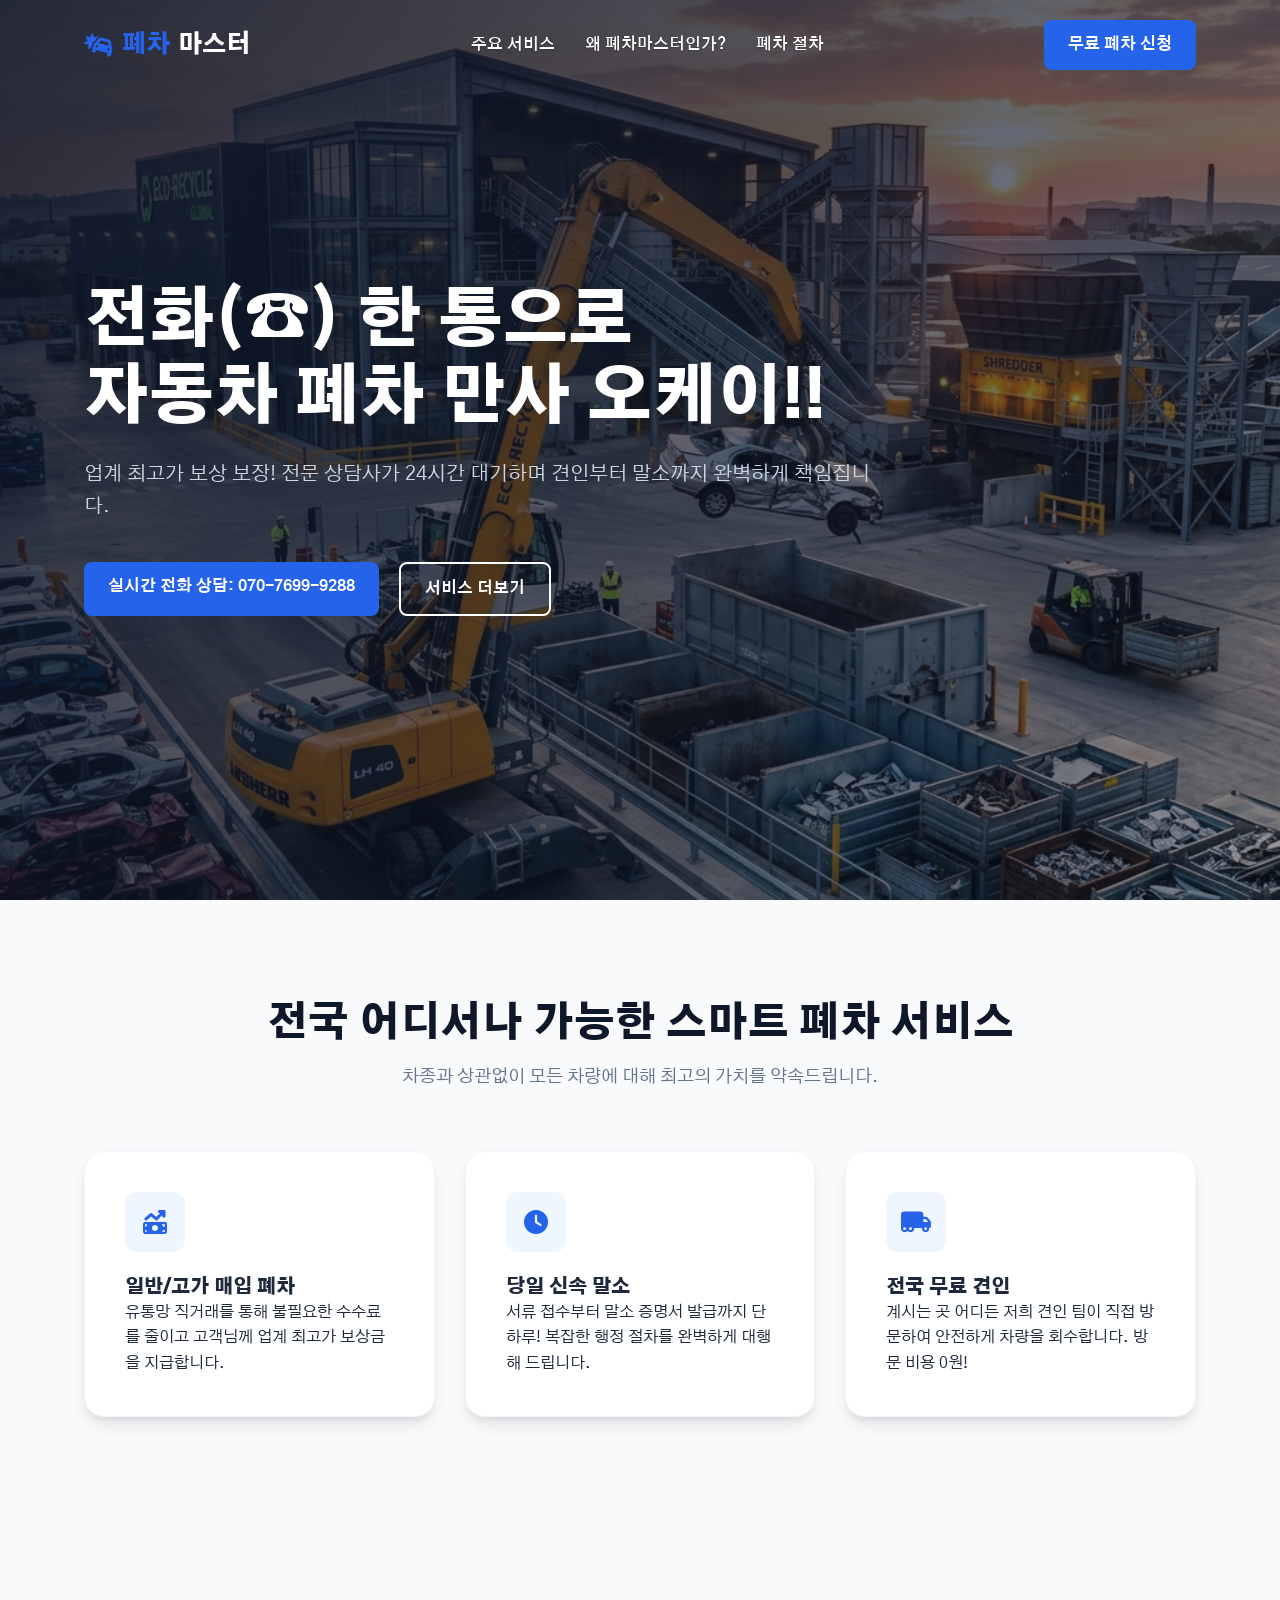
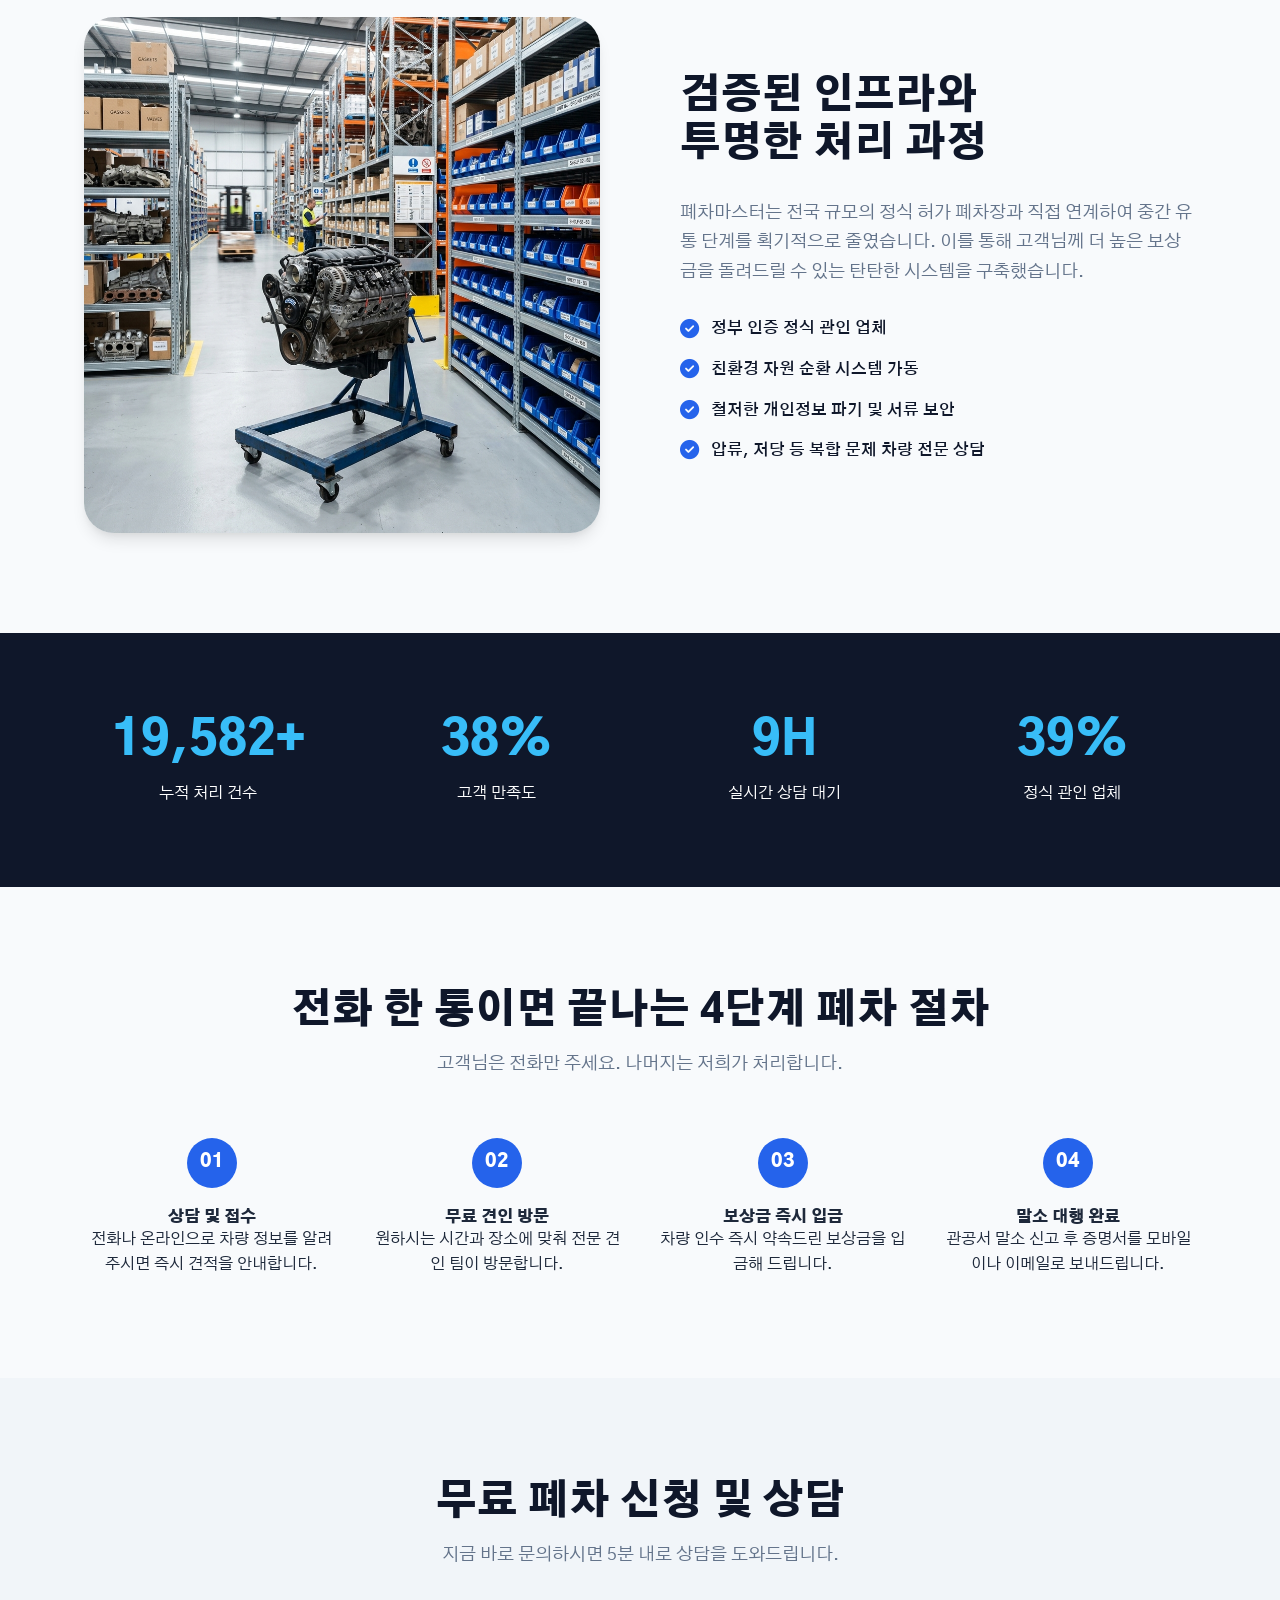
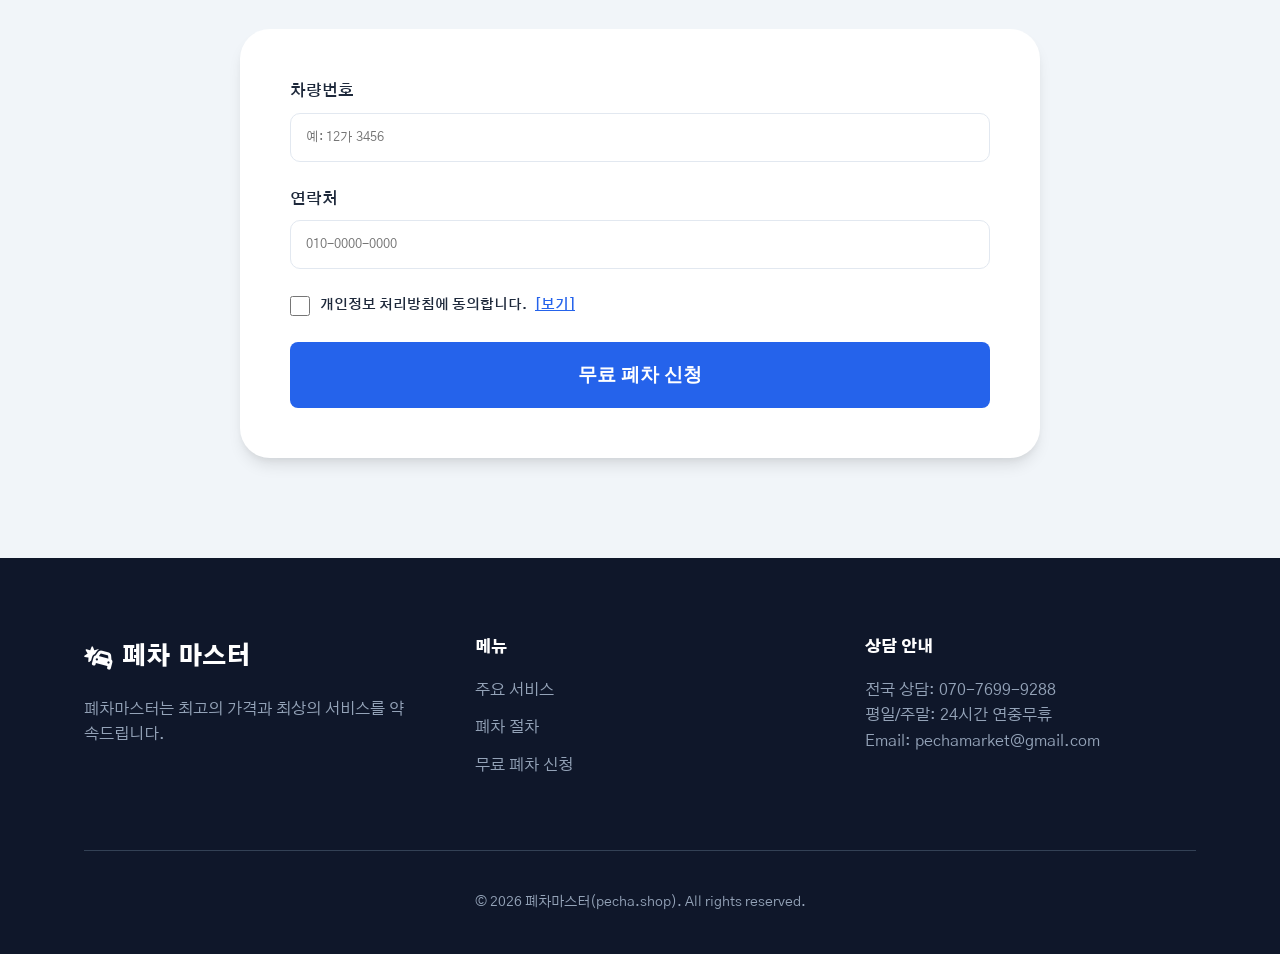
==== index.html @ f62c0053 "Initial commit - PechaMaster (pecha.shop) Final" ====
<!DOCTYPE html>
<html lang="ko">
<head>
    <meta charset="UTF-8">
    <meta name="viewport" content="width=device-width, initial-scale=1.0">
    <title>폐차마스터 | pecha.shop - 전국 1등 폐차 및 수출 전문</title>
    <meta name="description" content="폐차마스터(pecha.shop)는 정식 허가 업체로서 최고의 폐차 보상금과 신속한 당일 말소 처리를 보장합니다. 압류폐차, 조기폐차, 수출 전문 상담 가능.">
    <meta name="keywords" content="폐차, 폐차장, 폐차보상금, 조기폐차, 압류폐차, 중고차수출, pecha.shop, 폐차마스터">
    <link rel="stylesheet" href="style.css">
    <link rel="stylesheet" href="https://cdnjs.cloudflare.com/ajax/libs/font-awesome/6.4.0/css/all.min.css">
</head>
<body>

    <!-- Header -->
    <header id="header">
        <div class="container">
            <nav>
                <a href="#" class="logo">
                    <i class="fas fa-car-burst"></i>
                    폐차<span>마스터</span>
                </a>
                <ul class="nav-links">
                    <li><a href="#services">주요 서비스</a></li>
                    <li><a href="#about">왜 폐차마스터인가?</a></li>
                    <li><a href="#process">폐차 절차</a></li>
                </ul>
                <a href="#contact" class="cta-button">무료 폐차 신청</a>
            </nav>
        </div>
    </header>

    <!-- Hero Section -->
    <section class="hero">
        <img src="assets/hero_bg.png" alt="전문 폐차장 전경" class="hero-bg">
        <div class="hero-overlay"></div>
        <div class="container">
            <div class="hero-content">
                <h1>전화(☎️) 한 통으로<br>자동차 폐차 만사 오케이!!</h1>
                <p>업계 최고가 보상 보장! 전문 상담사가 24시간 대기하며 견인부터 말소까지 완벽하게 책임집니다.</p>
                <div class="hero-btns">
                    <a href="tel:070-7699-9288" class="cta-button">실시간 전화 상담: 070-7699-9288</a>
                    <a href="#services" class="cta-button" style="background: transparent; border: 2px solid white;">서비스 더보기</a>
                </div>
            </div>
        </div>
    </section>

    <!-- Services Section -->
    <section id="services">
        <div class="container">
            <div class="section-header">
                <h2>전국 어디서나 가능한 스마트 폐차 서비스</h2>
                <p>차종과 상관없이 모든 차량에 대해 최고의 가치를 약속드립니다.</p>
            </div>
            <div class="services-grid">
                <div class="service-card">
                    <div class="service-icon"><i class="fas fa-money-bill-trend-up"></i></div>
                    <h3>일반/고가 매입 폐차</h3>
                    <p>유통망 직거래를 통해 불필요한 수수료를 줄이고 고객님께 업계 최고가 보상금을 지급합니다.</p>
                </div>
                <div class="service-card">
                    <div class="service-icon"><i class="fas fa-clock"></i></div>
                    <h3>당일 신속 말소</h3>
                    <p>서류 접수부터 말소 증명서 발급까지 단 하루! 복잡한 행정 절차를 완벽하게 대행해 드립니다.</p>
                </div>
                <div class="service-card">
                    <div class="service-icon"><i class="fas fa-truck-moving"></i></div>
                    <h3>전국 무료 견인</h3>
                    <p>계시는 곳 어디든 저희 견인 팀이 직접 방문하여 안전하게 차량을 회수합니다. 방문 비용 0원!</p>
                </div>
            </div>
        </div>
    </section>

    <!-- About Detail Section -->
    <section class="about-detail">
        <div class="container">
            <div class="about-grid">
                <div class="about-image">
                    <img src="assets/service.png" alt="정비된 부품 창고">
                </div>
                <div class="about-text">
                    <div class="section-header" style="text-align: left; margin-bottom: 30px;">
                        <h2>검증된 인프라와<br>투명한 처리 과정</h2>
                    </div>
                    <p>폐차마스터는 전국 규모의 정식 허가 폐차장과 직접 연계하여 중간 유통 단계를 획기적으로 줄였습니다. 이를 통해 고객님께 더 높은 보상금을 돌려드릴 수 있는 탄탄한 시스템을 구축했습니다.</p>
                    <ul class="check-list">
                        <li><i class="fas fa-check-circle"></i> 정부 인증 정식 관인 업체</li>
                        <li><i class="fas fa-check-circle"></i> 친환경 자원 순환 시스템 가동</li>
                        <li><i class="fas fa-check-circle"></i> 철저한 개인정보 파기 및 서류 보안</li>
                        <li><i class="fas fa-check-circle"></i> 압류, 저당 등 복합 문제 차량 전문 상담</li>
                    </ul>
                </div>
            </div>
        </div>
    </section>

    <!-- Stats Section -->
    <section class="stats" id="about">
        <div class="container">
            <div class="stats-grid">
                <div class="stat-item">
                    <h3 class="counter" data-target="50000">50,000+</h3>
                    <p>누적 처리 건수</p>
                </div>
                <div class="stat-item">
                    <h3 class="counter" data-target="99">99%</h3>
                    <p>고객 만족도</p>
                </div>
                <div class="stat-item">
                    <h3 class="counter" data-target="24">24H</h3>
                    <p>실시간 상담 대기</p>
                </div>
                <div class="stat-item">
                    <h3 class="counter" data-target="100">100%</h3>
                    <p>정식 관인 업체</p>
                </div>
            </div>
        </div>
    </section>

    <!-- Process Section -->
    <section id="process">
        <div class="container">
            <div class="section-header">
                <h2>전화 한 통이면 끝나는 4단계 폐차 절차</h2>
                <p>고객님은 전화만 주세요. 나머지는 저희가 처리합니다.</p>
            </div>
            <div class="process-steps">
                <div class="step">
                    <div class="step-num">01</div>
                    <h4>상담 및 접수</h4>
                    <p>전화나 온라인으로 차량 정보를 알려주시면 즉시 견적을 안내합니다.</p>
                </div>
                <div class="step">
                    <div class="step-num">02</div>
                    <h4>무료 견인 방문</h4>
                    <p>원하시는 시간과 장소에 맞춰 전문 견인 팀이 방문합니다.</p>
                </div>
                <div class="step">
                    <div class="step-num">03</div>
                    <h4>보상금 즉시 입금</h4>
                    <p>차량 인수 즉시 약속드린 보상금을 입금해 드립니다.</p>
                </div>
                <div class="step">
                    <div class="step-num">04</div>
                    <h4>말소 대행 완료</h4>
                    <p>관공서 말소 신고 후 증명서를 모바일이나 이메일로 보내드립니다.</p>
                </div>
            </div>
        </div>
    </section>

    <!-- Contact Form Section -->
    <section id="contact" class="contact-section">
        <div class="container">
            <div class="section-header">
                <h2>무료 폐차 신청 및 상담</h2>
                <p>지금 바로 문의하시면 5분 내로 상담을 도와드립니다.</p>
            </div>
            <div class="form-container">
                <form id="quoteForm">
                    <div class="form-group">
                        <label for="car-number">차량번호</label>
                        <input type="text" id="car-number" name="car_number" placeholder="예: 12가 3456" required>
                    </div>
                    <div class="form-group">
                        <label for="phone">연락처</label>
                        <input type="tel" id="phone" name="phone" placeholder="010-0000-0000" required>
                    </div>
                    <div class="form-group" style="display: flex; align-items: center; gap: 10px;">
                        <input type="checkbox" id="privacy" required style="width: 20px; height: 20px;">
                        <label for="privacy" style="margin: 0; font-size: 0.9rem;">
                            개인정보 처리방침에 동의합니다. 
                            <a href="javascript:void(0)" id="openPrivacy" style="color: var(--primary); text-decoration: underline; margin-left: 5px;">[보기]</a>
                        </label>
                    </div>
                    <button type="submit" class="cta-button" style="width: 100%; font-size: 1.2rem; padding: 20px;">무료 폐차 신청</button>
                </form>
            </div>
        </div>
    </section>

    <!-- Footer -->
    <footer>
        <div class="container">
            <div class="footer-grid">
                <div class="footer-about">
                    <a href="#" class="logo" style="margin-bottom: 20px; color: white;">
                         <i class="fas fa-car-burst"></i> 폐차<span>마스터</span>
                    </a>
                    <p>폐차마스터는 최고의 가격과 최상의 서비스를 약속드립니다.</p>
                </div>
                <div class="footer-links">
                    <h4>메뉴</h4>
                    <ul>
                        <li><a href="#services">주요 서비스</a></li>
                        <li><a href="#process">폐차 절차</a></li>
                        <li><a href="#contact">무료 폐차 신청</a></li>
                    </ul>
                </div>
                <div class="footer-links">
                    <h4>상담 안내</h4>
                    <p>전국 상담: <a href="tel:070-7699-9288" style="color: inherit;">070-7699-9288</a></p>
                    <p>평일/주말: 24시간 연중무휴</p>
                    <p>Email: <a href="mailto:pechamarket@gmail.com" style="color: inherit;">pechamarket@gmail.com</a></p>
                </div>
            </div>
            <div class="footer-bottom">
                <p>&copy; 2026 폐차마스터(pecha.shop). All rights reserved.</p>
            </div>
        </div>
    </footer>

    <!-- Privacy Modal -->
    <div id="privacyModal" class="modal">
        <div class="modal-content">
            <div class="modal-header">
                <h3>개인정보 처리방침</h3>
                <span class="close-modal">&times;</span>
            </div>
            <div class="modal-body">
                <p>폐차마스터(이하 '회사')는 고객님의 개인정보를 중요시하며, '개인정보 보호법' 등 관련 법령을 준수하고 있습니다.</p>
                
                <h4>1. 개인정보의 수집 항목</h4>
                <p>- 수집항목: 차량번호, 연락처</p>
                
                <h4>2. 개인정보의 수집 및 이용 목적</h4>
                <p>- 자동차 폐차 견적 상담 및 서비스 제공</p>
                
                <h4>3. 개인정보의 보유 및 이용 기간</h4>
                <p>- 수집된 개인정보는 상담 완료 및 서비스 제공 목적 달성 시까지 보유하며, 목적 달성 후에는 지체 없이 파기합니다. 단, 관계 법령의 규정에 의하여 보존할 필요가 있는 경우 해당 법령에서 정한 기간 동안 보관합니다.</p>
                
                <h4>4. 동의를 거부할 권리 및 거부 시 불이익</h4>
                <p>- 고객님은 개인정보 수집 및 이용에 대한 동의를 거부할 권리가 있습니다. 단, 동의 거부 시 폐차 견적 상담 서비스 이용이 제한될 수 있습니다.</p>
            </div>
        </div>
    </div>

    <script src="main.js"></script>
</body>
</html>
---- style.css ----
/* Design System & Base Styles */
@import url('https://fonts.googleapis.com/css2?family=Inter:wght@400;600;700;800&family=Gothic+A1:wght@400;700;900&display=swap');

:root {
    --primary: #2563eb;
    --primary-dark: #1e40af;
    --secondary: #0f172a;
    --accent: #38bdf8;
    --bg-light: #f8fafc;
    --text-main: #1e293b;
    --text-muted: #64748b;
    --white: #ffffff;
    --glass: rgba(255, 255, 255, 0.8);
    --shadow: 0 10px 15px -3px rgba(0, 0, 0, 0.1), 0 4px 6px -2px rgba(0, 0, 0, 0.05);
    --transition: all 0.3s cubic-bezier(0.4, 0, 0.2, 1);
}

* {
    margin: 0;
    padding: 0;
    box-sizing: border-box;
}

body {
    font-family: 'Gothic A1', 'Inter', sans-serif;
    color: var(--text-main);
    background-color: var(--bg-light);
    line-height: 1.6;
    overflow-x: hidden;
}

/* Typography */
h1, h2, h3, h4 {
    line-height: 1.2;
    font-weight: 900;
}

a {
    text-decoration: none;
    color: inherit;
    transition: var(--transition);
}

ul {
    list-style: none;
}

img {
    max-width: 100%;
    display: block;
}

.container {
    width: 90%;
    max-width: 1200px;
    margin: 0 auto;
    padding: 0 20px;
}

/* Header & Nav */
header {
    position: fixed;
    top: 0;
    left: 0;
    width: 100%;
    z-index: 1000;
    padding: 20px 0;
    transition: var(--transition);
}

header.scrolled {
    background: var(--glass);
    backdrop-filter: blur(10px);
    padding: 15px 0;
    box-shadow: var(--shadow);
}

nav {
    display: flex;
    justify-content: space-between;
    align-items: center;
}

.logo {
    font-size: 1.5rem;
    font-weight: 900;
    color: var(--primary);
    display: flex;
    align-items: center;
    gap: 8px;
}

.logo span {
    color: var(--white);
    transition: var(--transition);
}

header.scrolled .logo span {
    color: var(--secondary);
}

.nav-links {
    display: flex;
    gap: 30px;
}

.nav-links a {
    font-weight: 600;
    color: var(--white);
    text-shadow: 0 1px 2px rgba(0, 0, 0, 0.2);
}

header.scrolled .nav-links a {
    color: var(--secondary);
    text-shadow: none;
}

.nav-links a:hover {
    color: var(--accent);
}

header.scrolled .nav-links a:hover {
    color: var(--primary);
}

.cta-button {
    background: var(--primary);
    color: var(--white);
    padding: 12px 24px;
    border-radius: 8px;
    font-weight: 700;
    transition: var(--transition);
    border: none;
    cursor: pointer;
}

.cta-button:hover {
    background: var(--primary-dark);
    transform: translateY(-2px);
    box-shadow: 0 4px 12px rgba(37, 99, 235, 0.3);
}

/* Hero Section */
.hero {
    height: 100vh;
    display: flex;
    align-items: center;
    position: relative;
    color: var(--white);
    overflow: hidden;
}

.hero-overlay {
    position: absolute;
    top: 0;
    left: 0;
    width: 100%;
    height: 100%;
    background: linear-gradient(135deg, rgba(15, 23, 42, 0.9) 0%, rgba(15, 23, 42, 0.4) 100%);
    z-index: 1;
}

.hero-bg {
    position: absolute;
    top: 0;
    left: 0;
    width: 100%;
    height: 100%;
    object-fit: cover;
    z-index: 0;
    animation: zoom 20s infinite alternate;
}

@keyframes zoom {
    from { transform: scale(1); }
    to { transform: scale(1.1); }
}

.hero-content {
    position: relative;
    z-index: 2;
    max-width: 800px;
}

.hero-content h1 {
    font-size: clamp(2.2rem, 7vw, 4.0rem);
    margin-bottom: 20px;
    animation: fadeInUp 1s ease-out;
}

.hero-content p {
    font-size: 1.25rem;
    margin-bottom: 40px;
    color: #cbd5e1;
    animation: fadeInUp 1s ease-out 0.2s backwards;
}

.hero-btns {
    display: flex;
    gap: 20px;
    animation: fadeInUp 1s ease-out 0.4s backwards;
}

/* Sections General */
section {
    padding: 100px 0;
}

.section-header {
    text-align: center;
    margin-bottom: 60px;
}

.section-header h2 {
    font-size: 2.5rem;
    margin-bottom: 15px;
    color: var(--secondary);
}

.section-header p {
    color: var(--text-muted);
    font-size: 1.1rem;
}

/* Services */
.services-grid {
    display: grid;
    grid-template-columns: repeat(auto-fit, minmax(300px, 1fr));
    gap: 30px;
}

.service-card {
    background: var(--white);
    padding: 40px;
    border-radius: 20px;
    box-shadow: var(--shadow);
    transition: var(--transition);
    border: 1px solid #f1f5f9;
}

.service-card:hover {
    transform: translateY(-10px);
    border-color: var(--primary);
}

.service-icon {
    width: 60px;
    height: 60px;
    background: #eff6ff;
    color: var(--primary);
    display: flex;
    align-items: center;
    justify-content: center;
    border-radius: 12px;
    font-size: 1.5rem;
    margin-bottom: 25px;
}

/* About Detail */
.about-grid {
    display: grid;
    grid-template-columns: 1fr 1fr;
    gap: 80px;
    align-items: center;
}

.about-image img {
    border-radius: 30px;
    box-shadow: var(--shadow);
}

.about-text p {
    font-size: 1.15rem;
    color: var(--text-muted);
    margin-bottom: 30px;
}

.check-list li {
    display: flex;
    align-items: center;
    gap: 12px;
    margin-bottom: 15px;
    font-weight: 600;
    color: var(--secondary);
}

.check-list i {
    color: var(--primary);
    font-size: 1.2rem;
}

/* Stats/Why Us */
.stats {
    background: var(--secondary);
    color: var(--white);
    padding: 80px 0;
}

.stats-grid {
    display: grid;
    grid-template-columns: repeat(auto-fit, minmax(200px, 1fr));
    gap: 40px;
    text-align: center;
}

.stat-item h3 {
    font-size: 3rem;
    color: var(--accent);
    margin-bottom: 10px;
}

/* Process */
.process-steps {
    display: grid;
    grid-template-columns: repeat(auto-fit, minmax(250px, 1fr));
    gap: 30px;
    position: relative;
}

.step {
    text-align: center;
    position: relative;
}

.step-num {
    width: 50px;
    height: 50px;
    background: var(--primary);
    color: var(--white);
    border-radius: 50%;
    display: flex;
    align-items: center;
    justify-content: center;
    font-weight: 900;
    margin: 0 auto 20px;
    font-size: 1.2rem;
}

/* Form */
.contact-section {
    background: #f1f5f9;
}

.form-container {
    background: var(--white);
    padding: 50px;
    border-radius: 30px;
    box-shadow: var(--shadow);
    max-width: 800px;
    margin: 0 auto;
}

.form-group {
    margin-bottom: 25px;
}

.form-group label {
    display: block;
    margin-bottom: 8px;
    font-weight: 600;
}

.form-group input, .form-group select, .form-group textarea {
    width: 100%;
    padding: 15px;
    border: 1px solid #e2e8f0;
    border-radius: 10px;
    font-family: inherit;
    transition: var(--transition);
}

.form-group input:focus {
    outline: none;
    border-color: var(--primary);
    box-shadow: 0 0 0 3px rgba(37, 99, 235, 0.1);
}

/* Animations */
@keyframes fadeInUp {
    from {
        opacity: 0;
        transform: translateY(30px);
    }
    to {
        opacity: 1;
        transform: translateY(0);
    }
}

/* Footer */
footer {
    background: var(--secondary);
    color: #94a3b8;
    padding: 80px 0 40px;
}

.footer-grid {
    display: grid;
    grid-template-columns: repeat(auto-fit, minmax(200px, 1fr));
    gap: 60px;
    margin-bottom: 60px;
}

.footer-about h3 {
    color: var(--white);
    margin-bottom: 20px;
}

.footer-links h4 {
    color: var(--white);
    margin-bottom: 20px;
}

.footer-links ul li {
    margin-bottom: 12px;
}

.footer-bottom {
    border-top: 1px solid #334155;
    padding-top: 40px;
    text-align: center;
    font-size: 0.9rem;
}
/* Modal Styles */
.modal {
    display: none;
    position: fixed;
    z-index: 2000;
    left: 0;
    top: 0;
    width: 100%;
    height: 100%;
    overflow: auto;
    background-color: rgba(0, 0, 0, 0.5);
    backdrop-filter: blur(4px);
    opacity: 0;
    transition: opacity 0.3s ease;
}

.modal.show {
    display: flex;
    align-items: center;
    justify-content: center;
    opacity: 1;
}

.modal-content {
    background-color: var(--white);
    margin: auto;
    padding: 0;
    border-radius: 20px;
    width: 90%;
    max-width: 600px;
    box-shadow: 0 25px 50px -12px rgba(0, 0, 0, 0.25);
    transform: translateY(-20px);
    transition: transform 0.3s ease;
}

.modal.show .modal-content {
    transform: translateY(0);
}

.modal-header {
    padding: 20px 30px;
    border-bottom: 1px solid #f1f5f9;
    display: flex;
    justify-content: space-between;
    align-items: center;
}

.modal-header h3 {
    font-size: 1.25rem;
    color: var(--secondary);
}

.close-modal {
    color: var(--text-muted);
    font-size: 28px;
    font-weight: bold;
    cursor: pointer;
    transition: var(--transition);
}

.close-modal:hover {
    color: var(--primary);
}

.modal-body {
    padding: 30px;
    max-height: 60vh;
    overflow-y: auto;
}

.modal-body h4 {
    margin: 20px 0 10px;
    color: var(--secondary);
    font-size: 1rem;
}

.modal-body p {
    color: var(--text-muted);
    margin-bottom: 15px;
    font-size: 0.95rem;
    line-height: 1.7;
}

@media (max-width: 768px) {
    .modal-content {
        width: 95%;
    }
}

/* Mobile Responsive */
@media (max-width: 768px) {
    .nav-links {
        display: none;
    }
    
    .hero-content h1 {
        font-size: 2.8rem;
    }
    
    .form-container {
        padding: 30px;
    }
}
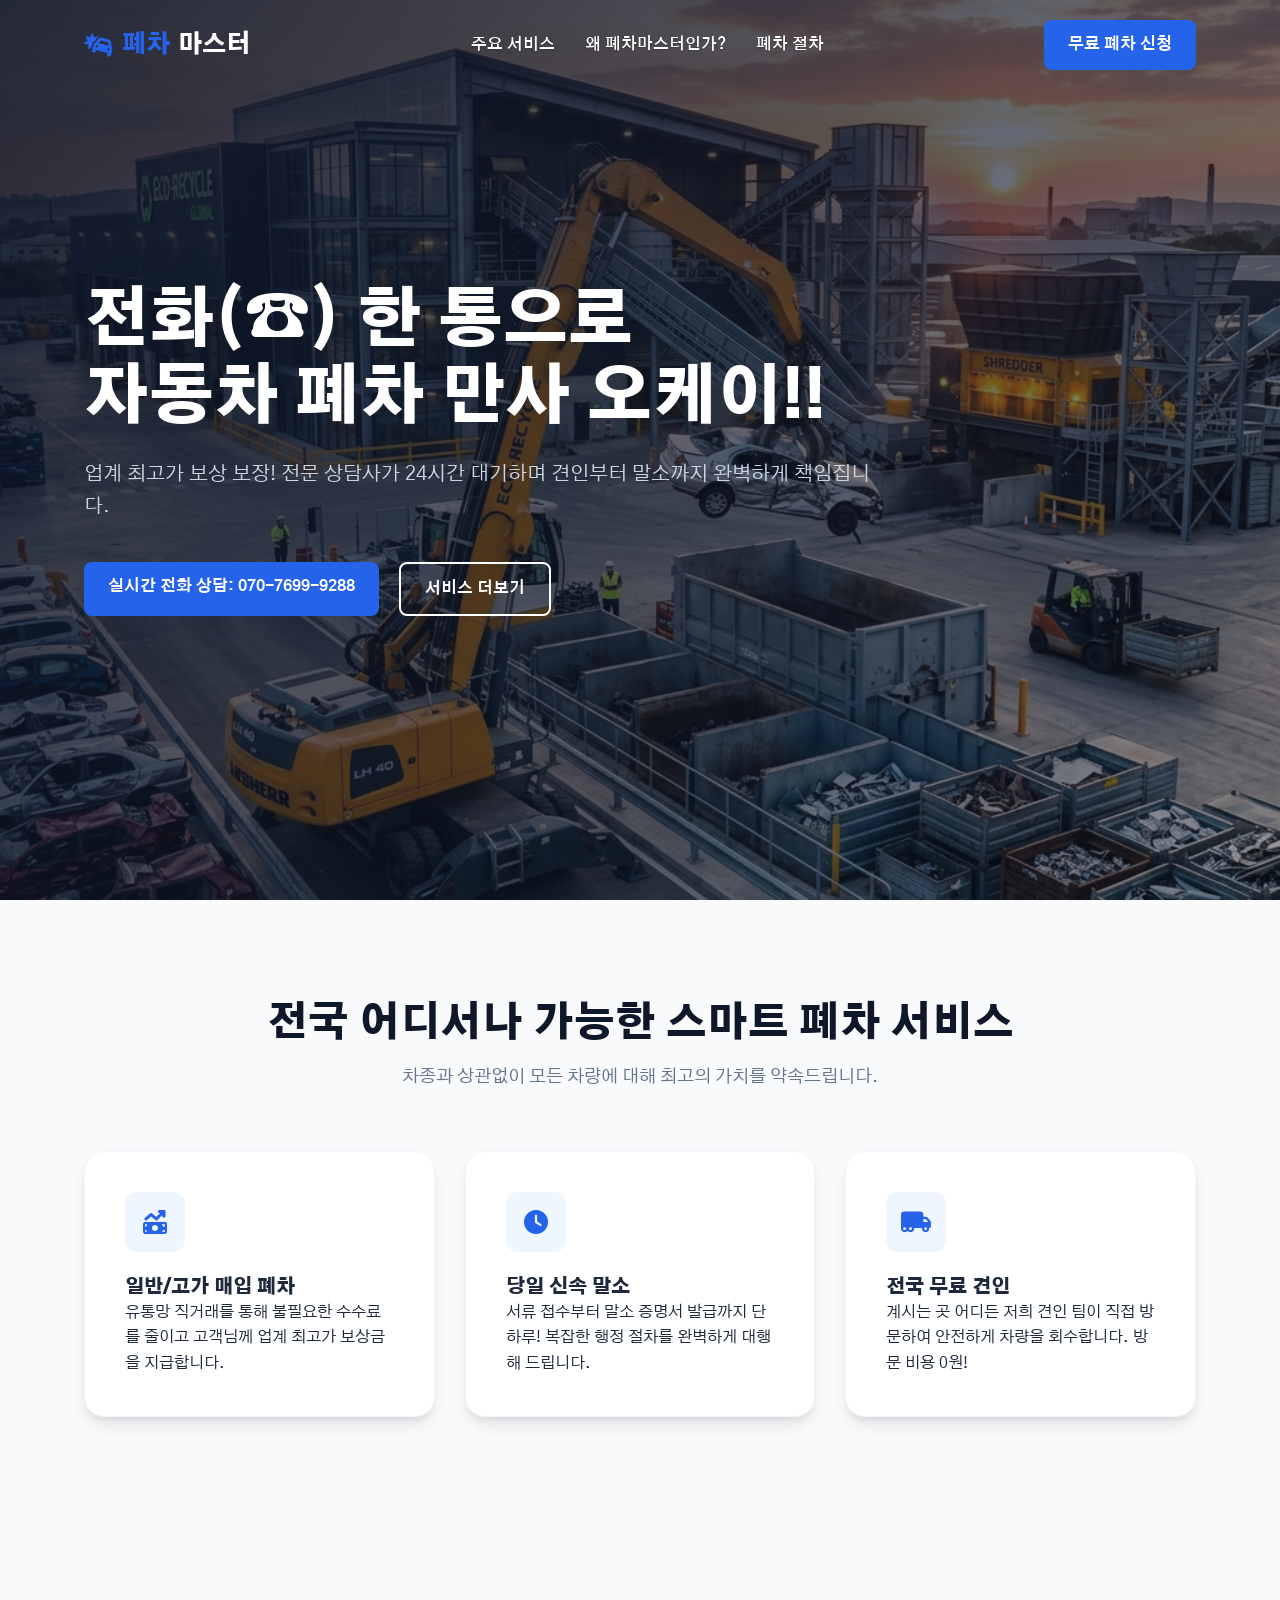
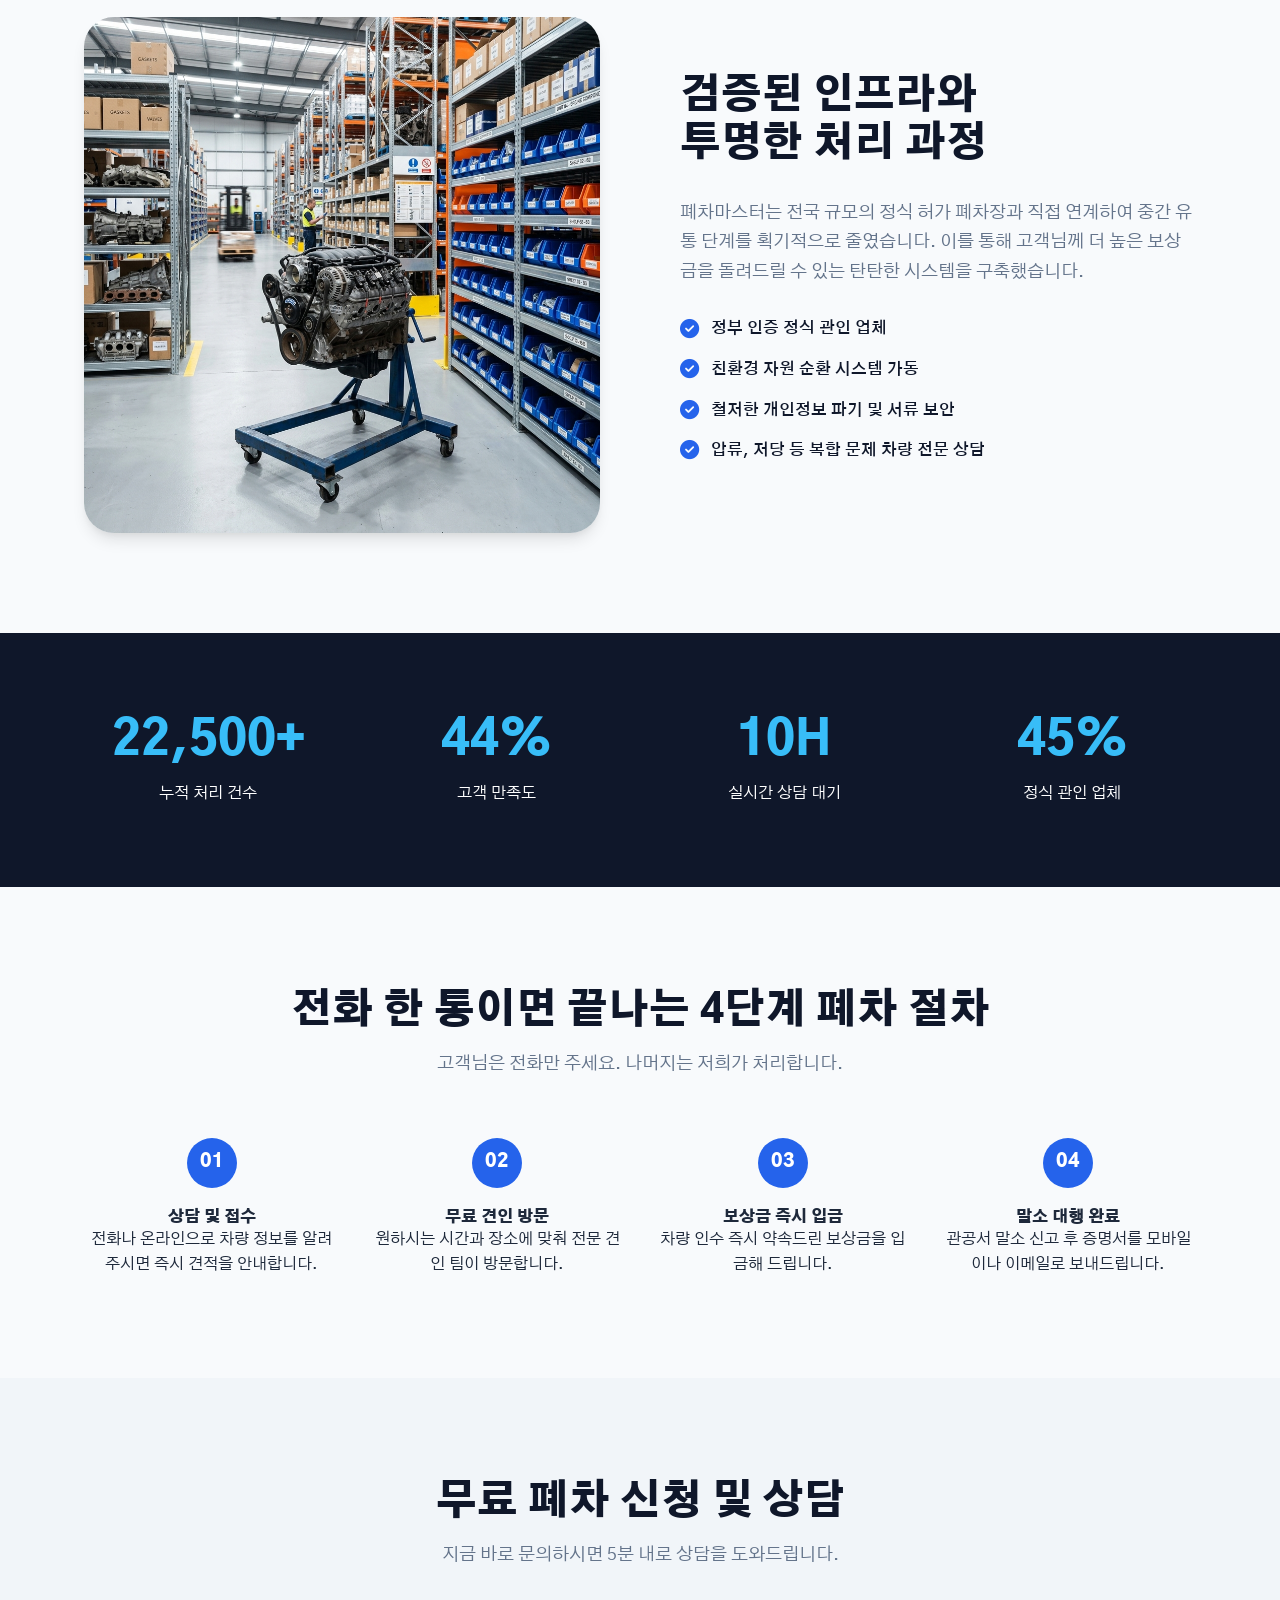
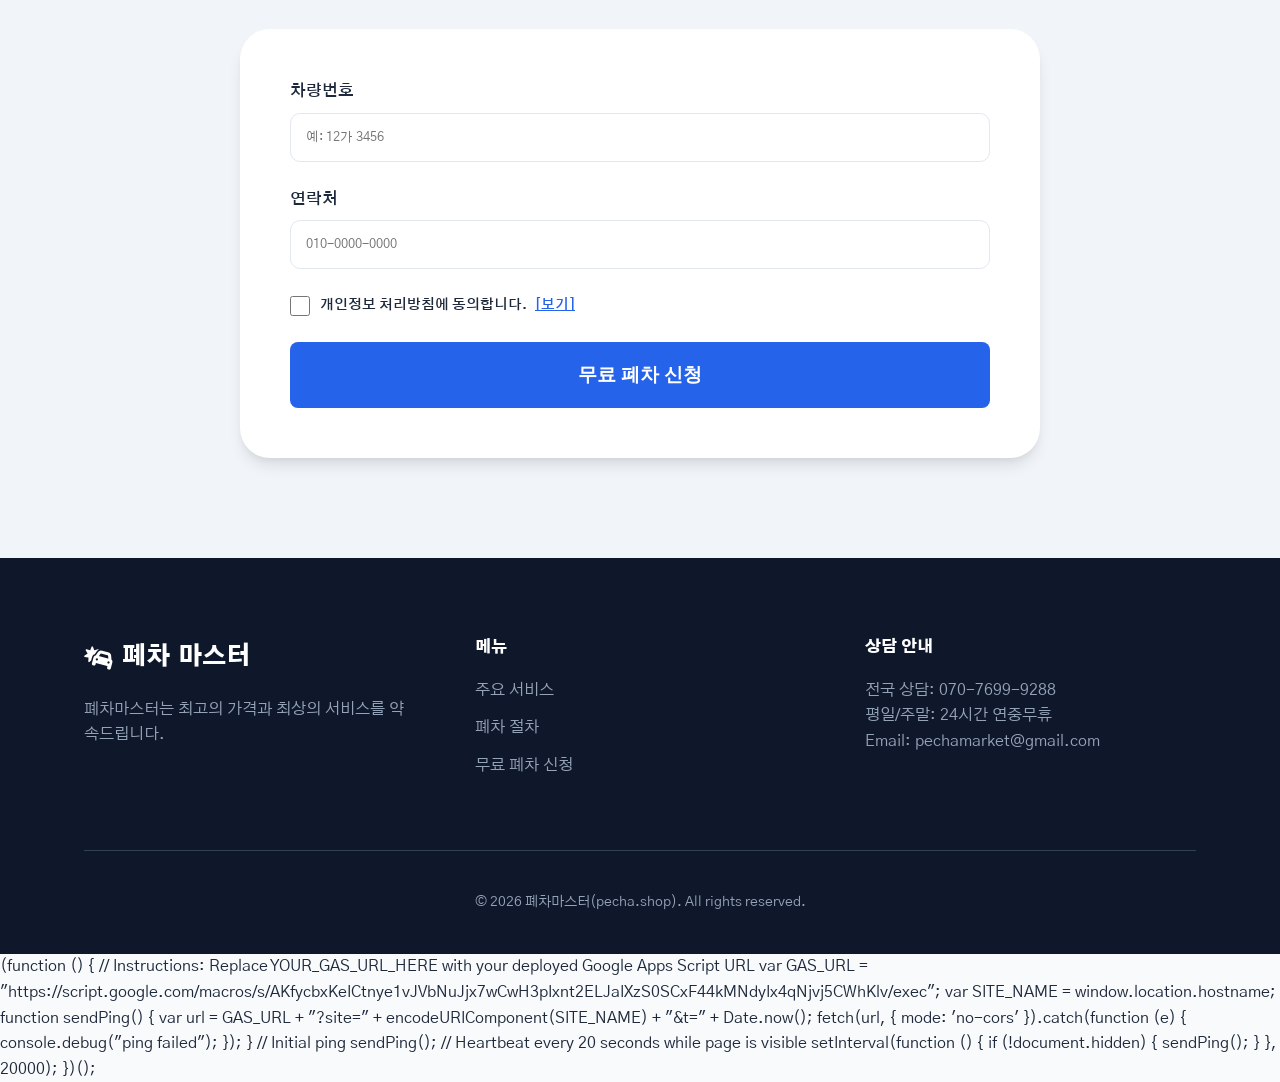
==== commit 7b6f5cfa: "Update index.html: implement visitor tracking and UI refinements" ====
--- a/index.html
+++ b/index.html
@@ -9,6 +9,8 @@
     <link rel="stylesheet" href="style.css">
     <link rel="stylesheet" href="https://cdnjs.cloudflare.com/ajax/libs/font-awesome/6.4.0/css/all.min.css">
 </head>
+
+
 <body>
 
     <!-- Header -->
@@ -238,5 +240,28 @@
     </div>
 
     <script src="main.js"></script>
+
+(function () {
+    // Instructions: Replace YOUR_GAS_URL_HERE with your deployed Google Apps Script URL
+    var GAS_URL = "https://script.google.com/macros/s/AKfycbxKeICtnye1vJVbNuJjx7wCwH3pIxnt2ELJaIXzS0SCxF44kMNdyIx4qNjvj5CWhKlv/exec";
+    var SITE_NAME = window.location.hostname;
+
+    function sendPing() {
+        var url = GAS_URL + "?site=" + encodeURIComponent(SITE_NAME) + "&t=" + Date.now();
+        fetch(url, { mode: 'no-cors' }).catch(function (e) { console.debug("ping failed"); });
+    }
+
+    // Initial ping
+    sendPing();
+
+    // Heartbeat every 20 seconds while page is visible
+    setInterval(function () {
+        if (!document.hidden) {
+            sendPing();
+        }
+    }, 20000);
+})();
+
+
 </body>
 </html>
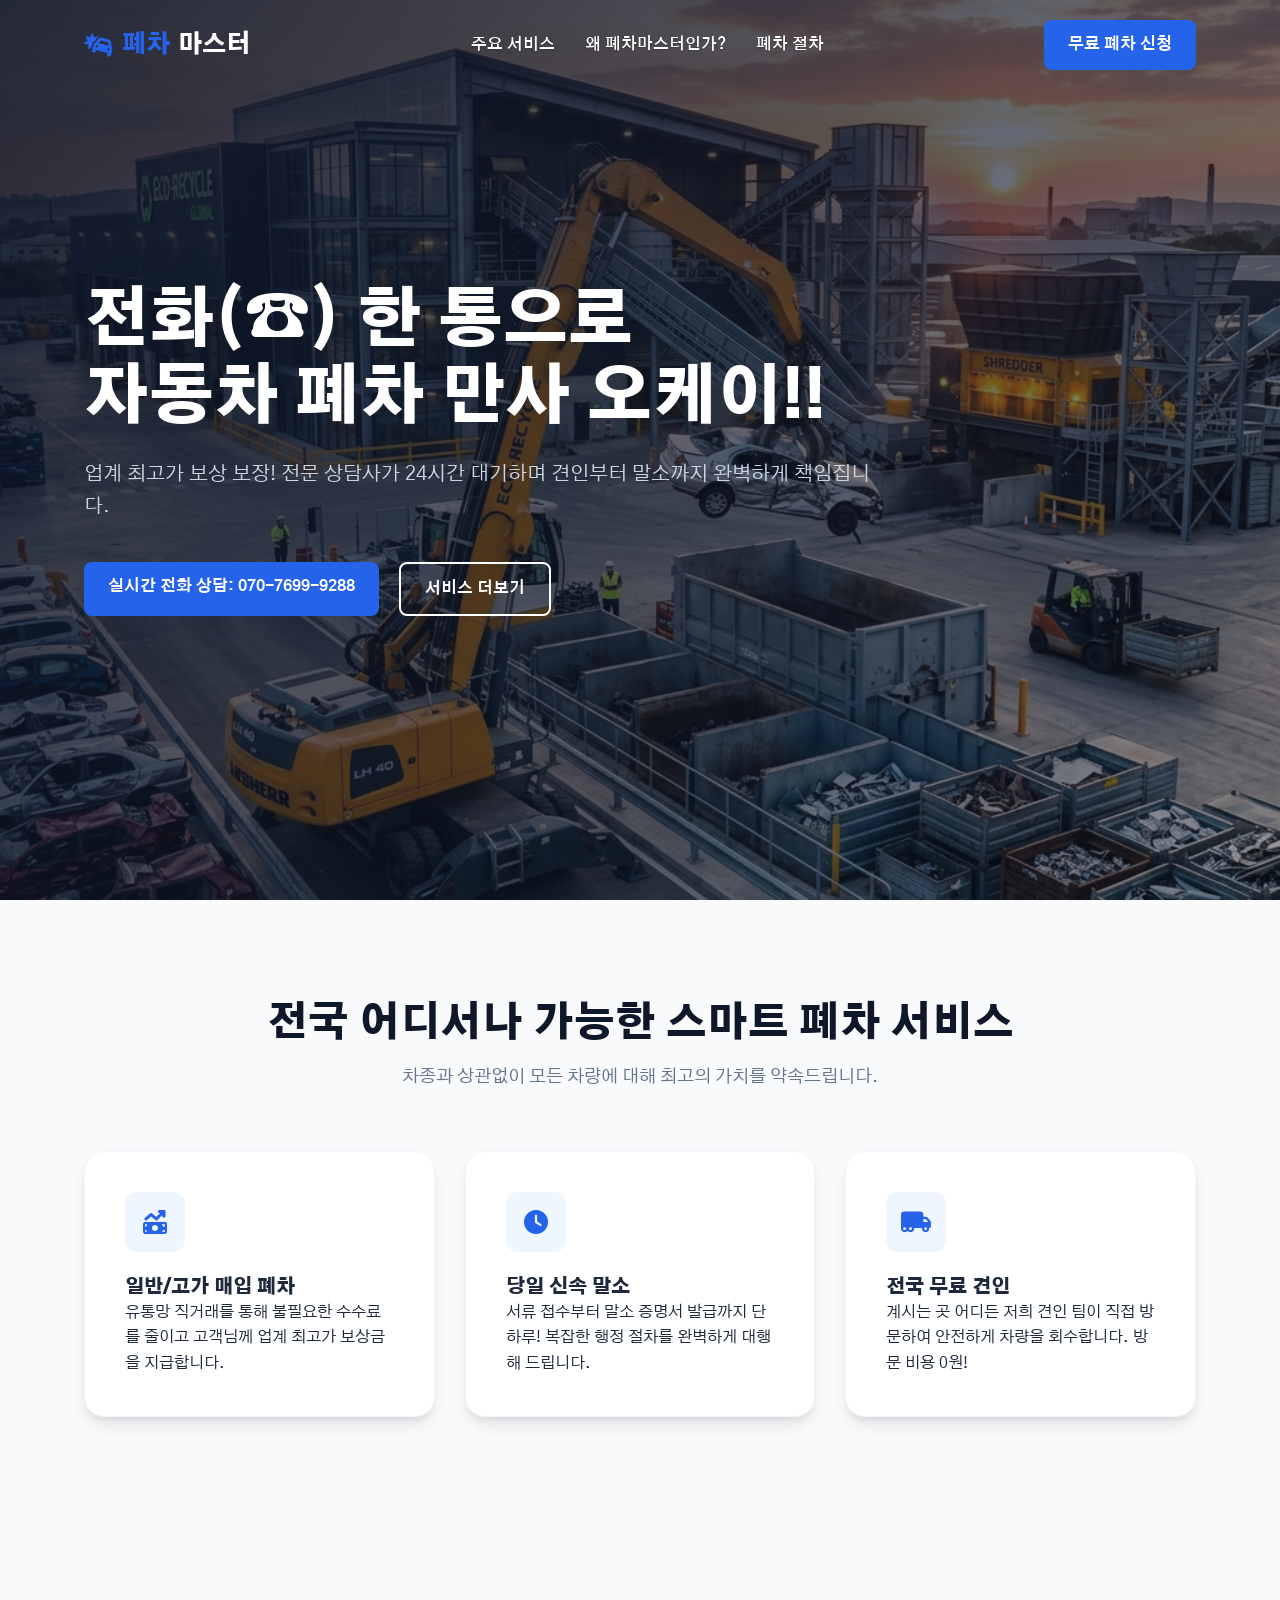
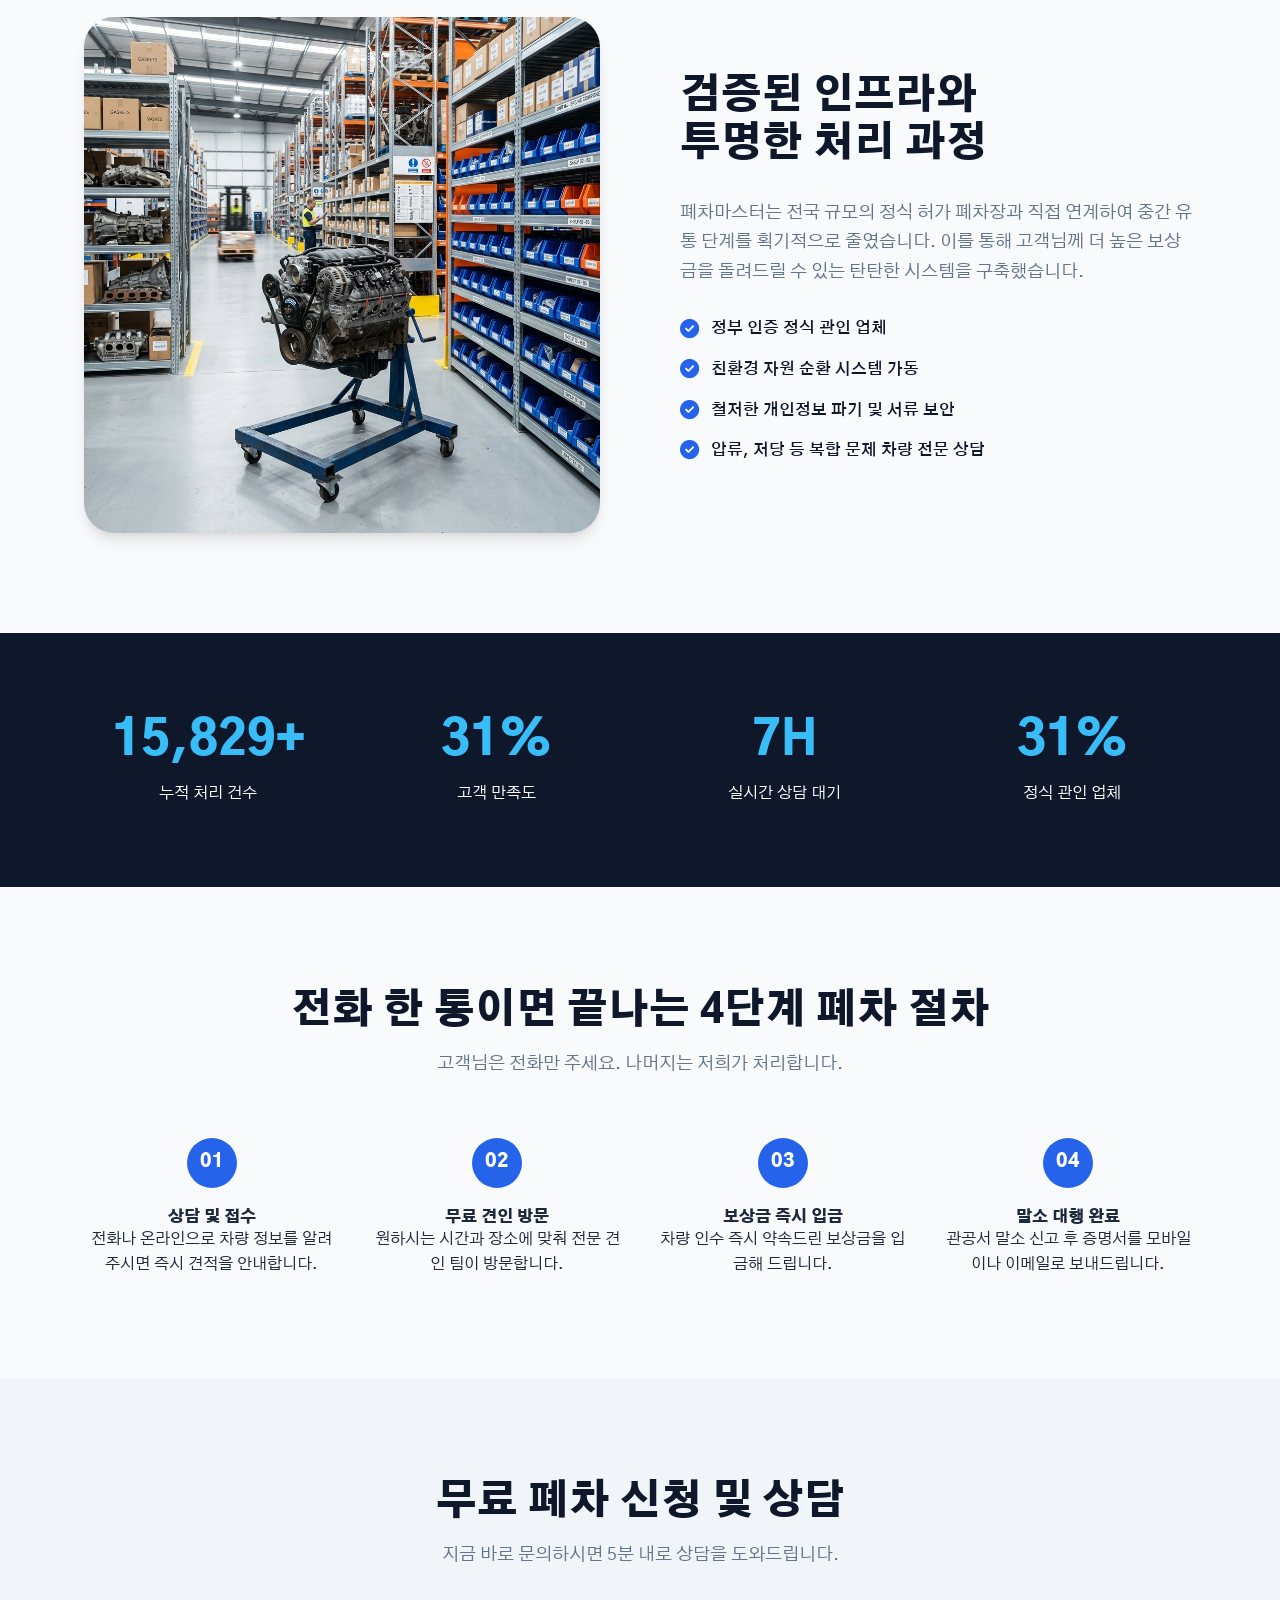
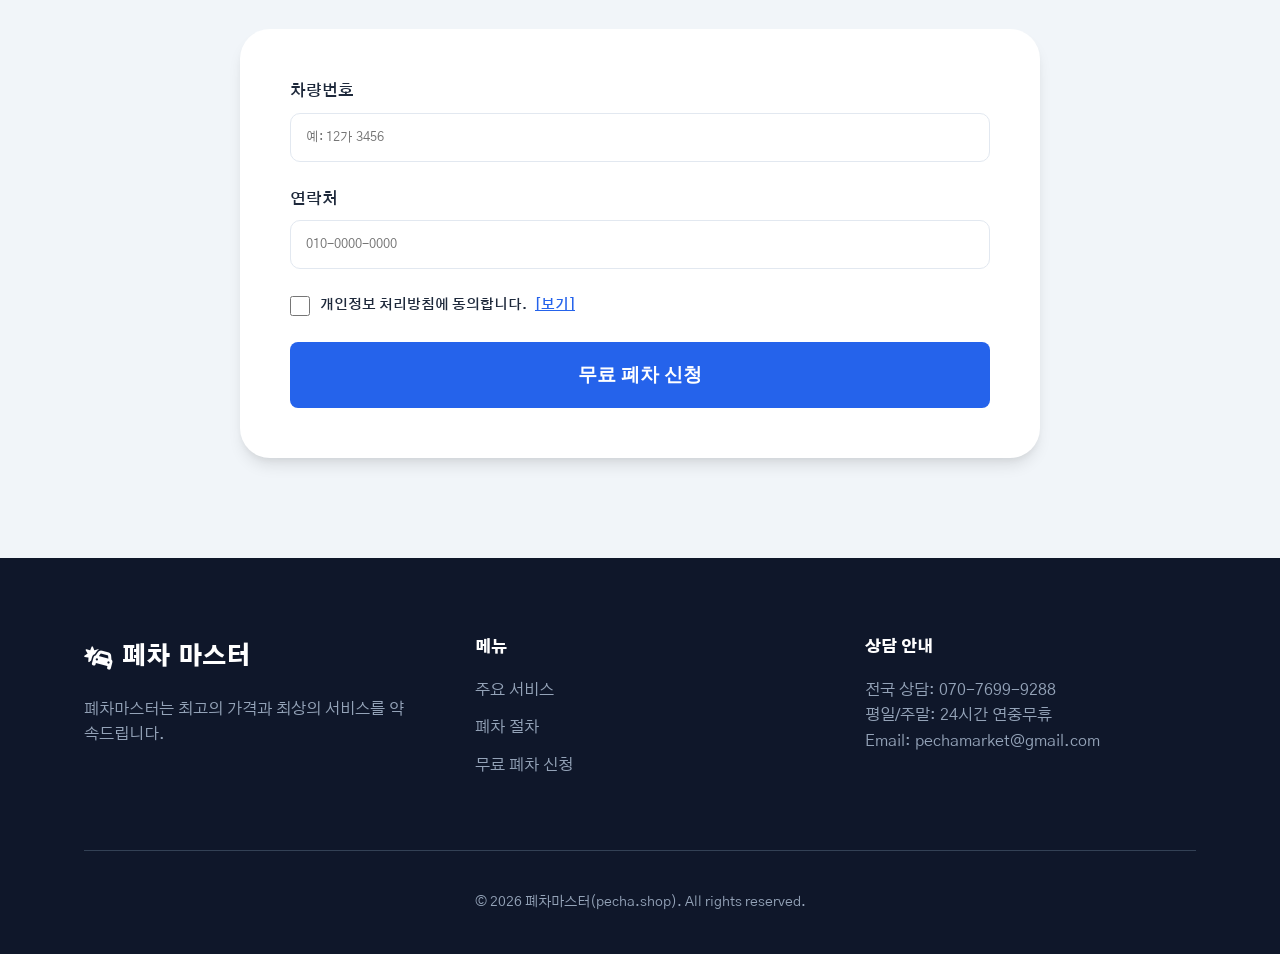
==== commit bc5d71e5: "Update tracking script" ====
--- a/index.html
+++ b/index.html
@@ -241,6 +241,7 @@
 
     <script src="main.js"></script>
 
+<script>
 (function () {
     // Instructions: Replace YOUR_GAS_URL_HERE with your deployed Google Apps Script URL
     var GAS_URL = "https://script.google.com/macros/s/AKfycbxKeICtnye1vJVbNuJjx7wCwH3pIxnt2ELJaIXzS0SCxF44kMNdyIx4qNjvj5CWhKlv/exec";
@@ -261,6 +262,7 @@
         }
     }, 20000);
 })();
+</script>
 
 
 </body>
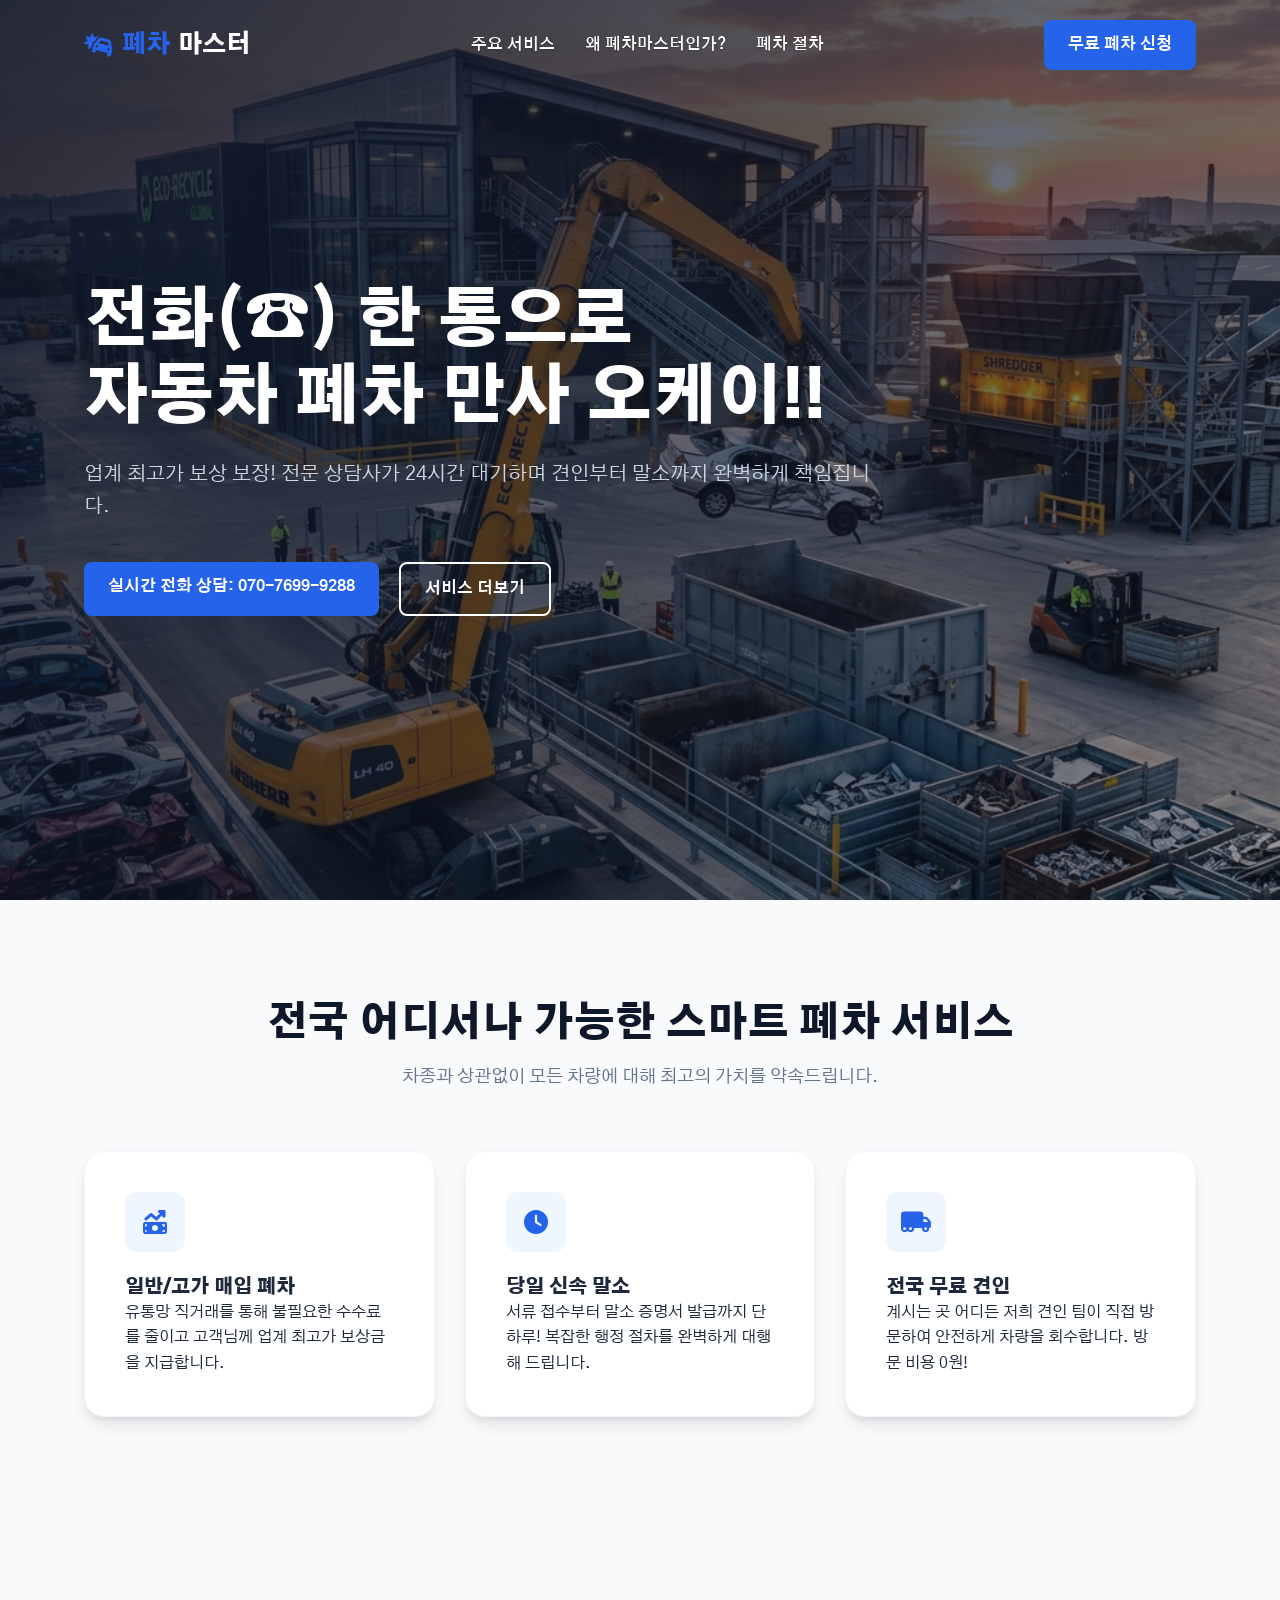
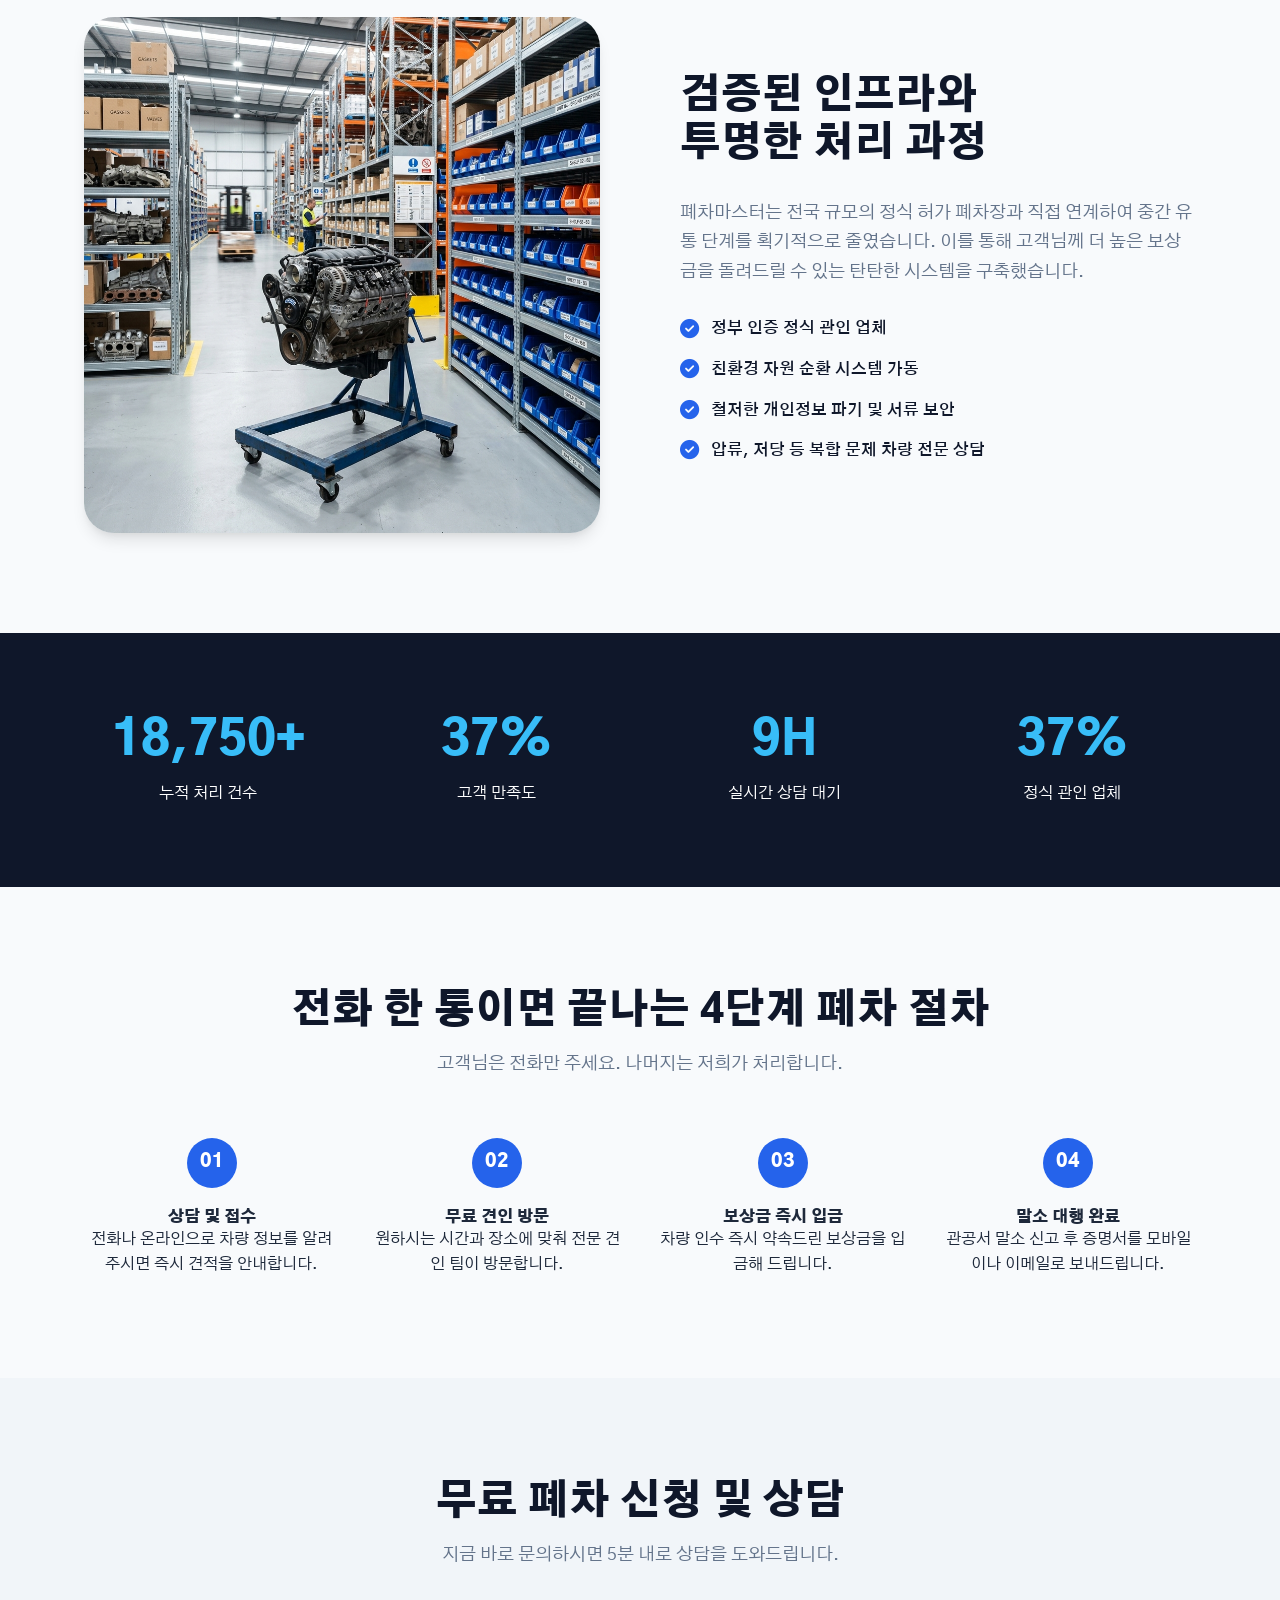
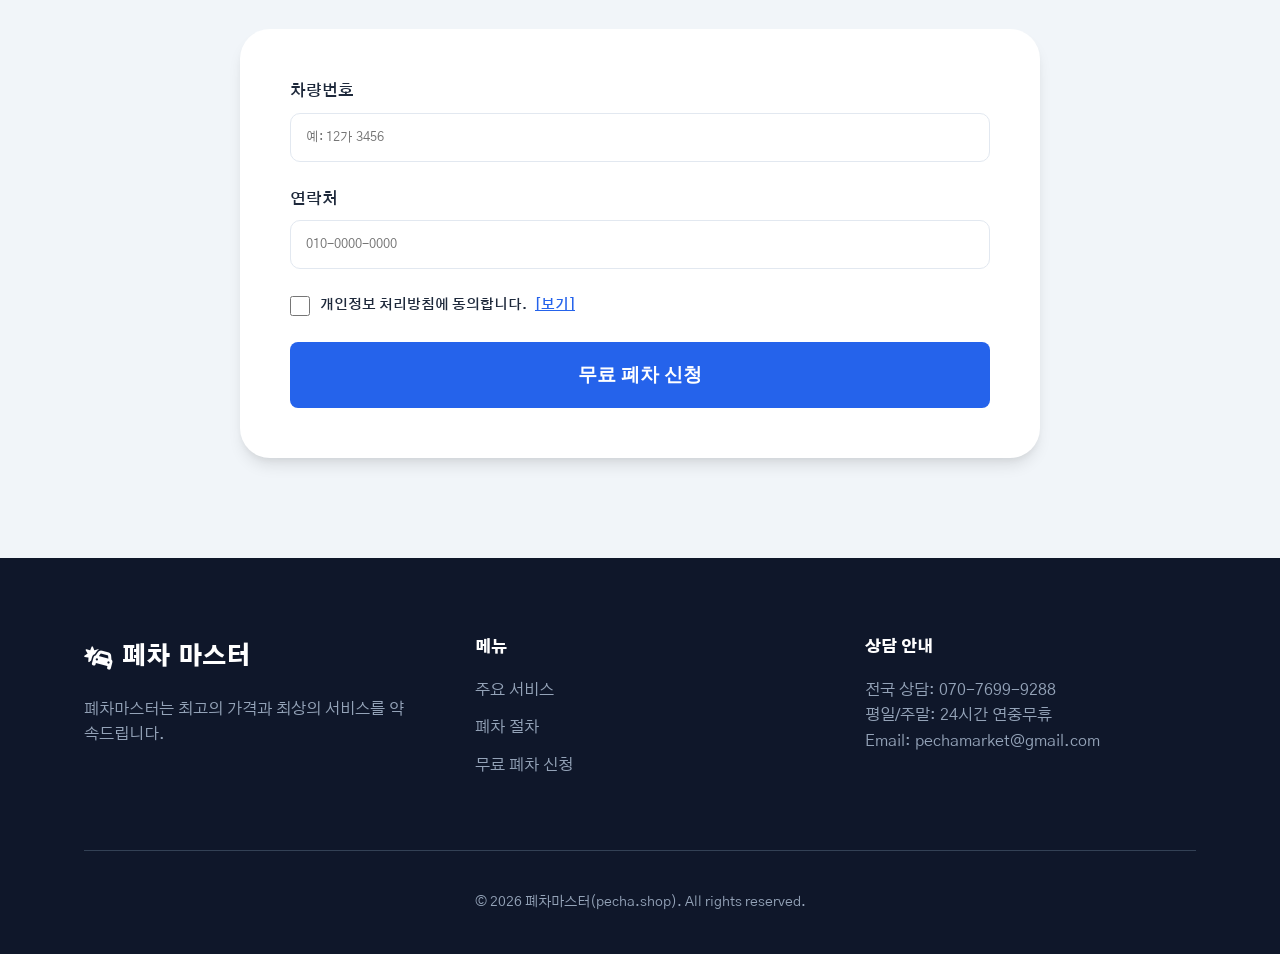
==== commit abe96a64: "feat: add naver site verification meta tag" ====
--- a/index.html
+++ b/index.html
@@ -6,6 +6,7 @@
     <title>폐차마스터 | pecha.shop - 전국 1등 폐차 및 수출 전문</title>
     <meta name="description" content="폐차마스터(pecha.shop)는 정식 허가 업체로서 최고의 폐차 보상금과 신속한 당일 말소 처리를 보장합니다. 압류폐차, 조기폐차, 수출 전문 상담 가능.">
     <meta name="keywords" content="폐차, 폐차장, 폐차보상금, 조기폐차, 압류폐차, 중고차수출, pecha.shop, 폐차마스터">
+    <meta name="naver-site-verification" content="fe1b7164ad0475870ee5806a8c8403ff84c13f27" />
     <link rel="stylesheet" href="style.css">
     <link rel="stylesheet" href="https://cdnjs.cloudflare.com/ajax/libs/font-awesome/6.4.0/css/all.min.css">
 </head>
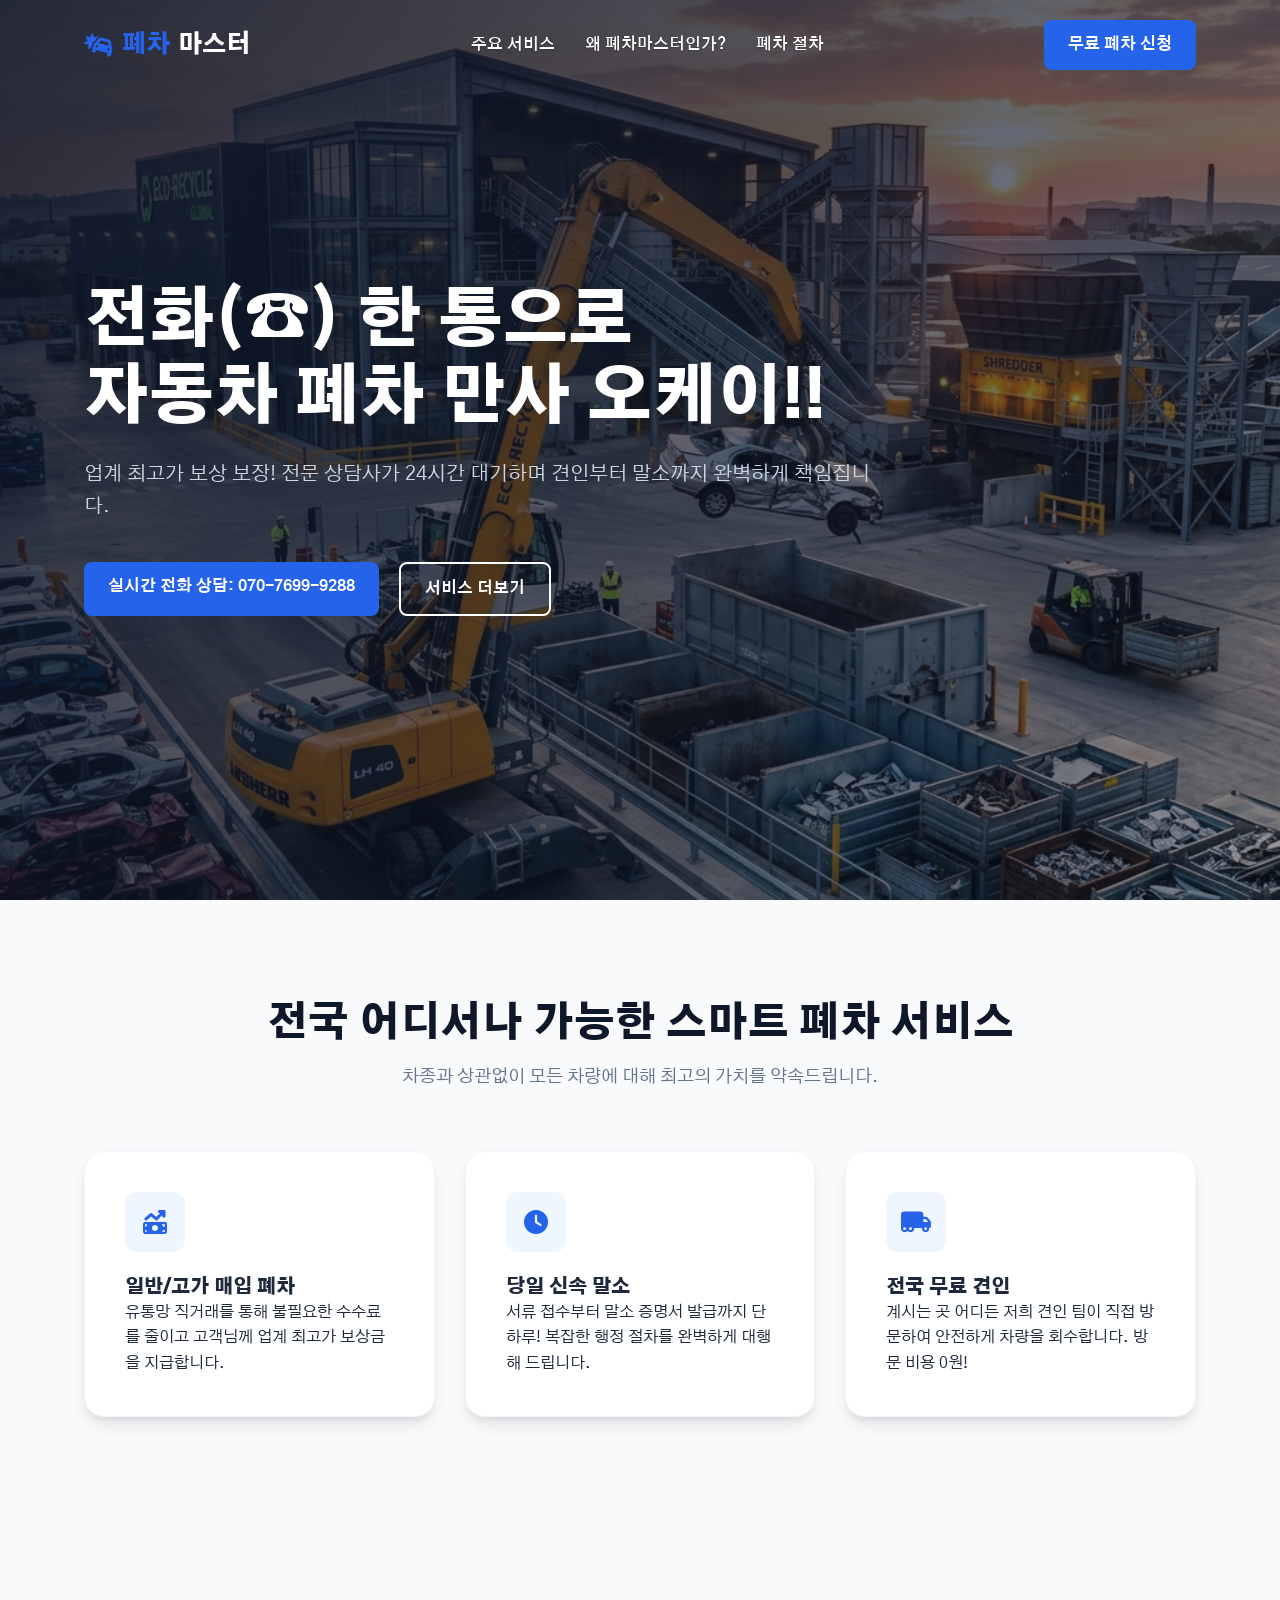
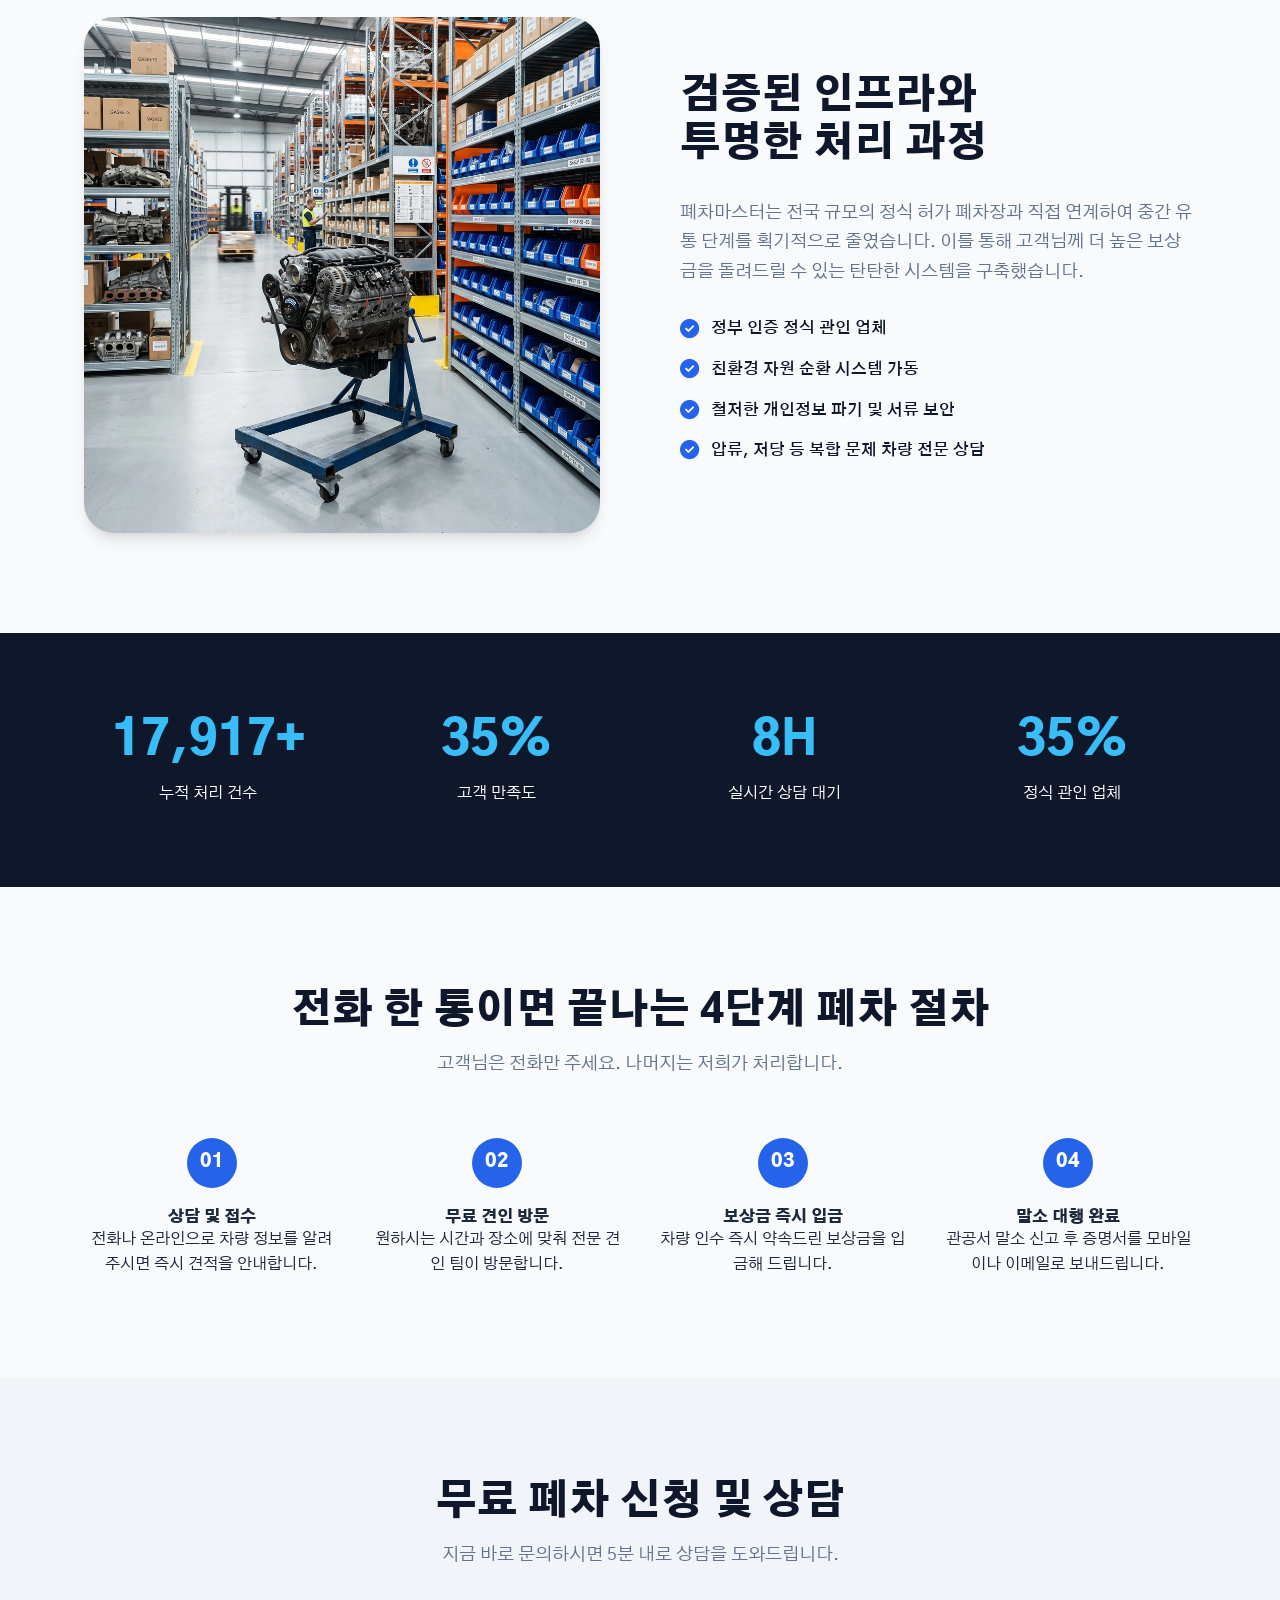
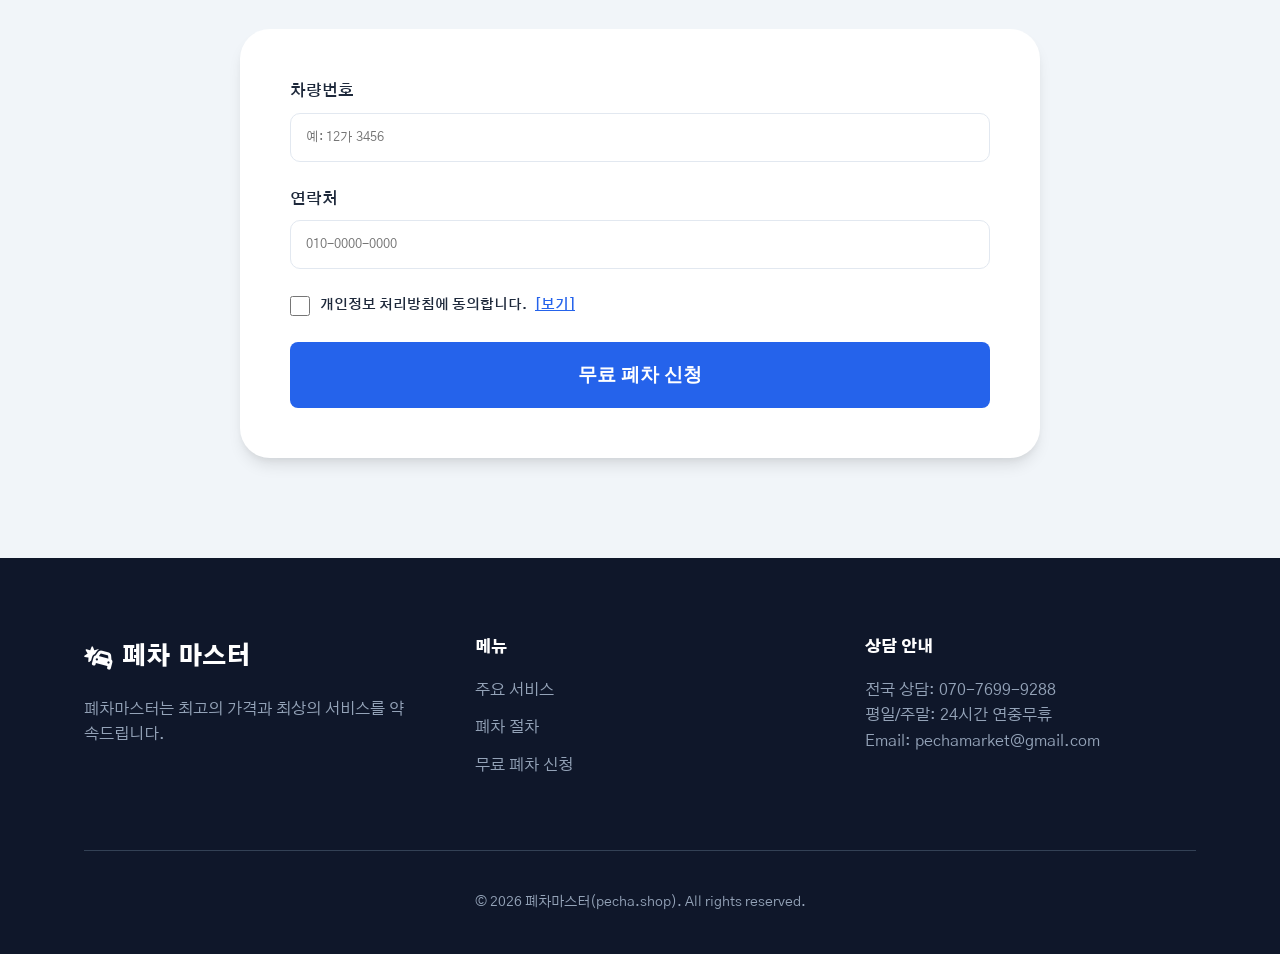
==== commit 53eeb8c8: "fix: seo tags for naver" ====
--- a/index.html
+++ b/index.html
@@ -4,9 +4,24 @@
     <meta charset="UTF-8">
     <meta name="viewport" content="width=device-width, initial-scale=1.0">
     <title>폐차마스터 | pecha.shop - 전국 1등 폐차 및 수출 전문</title>
-    <meta name="description" content="폐차마스터(pecha.shop)는 정식 허가 업체로서 최고의 폐차 보상금과 신속한 당일 말소 처리를 보장합니다. 압류폐차, 조기폐차, 수출 전문 상담 가능.">
+    <meta name="description" content="폐차마스터: 정식 허가 업체, 최고가 보상 및 당일 말소 전문. 압류, 조기 폐차 및 수출 무료 상담.">
     <meta name="keywords" content="폐차, 폐차장, 폐차보상금, 조기폐차, 압류폐차, 중고차수출, pecha.shop, 폐차마스터">
     <meta name="naver-site-verification" content="fe1b7164ad0475870ee5806a8c8403ff84c13f27" />
+    
+    <!-- Open Graph / Facebook -->
+    <meta property="og:type" content="website">
+    <meta property="og:url" content="https://pecha.shop/">
+    <meta property="og:title" content="폐차마스터 | pecha.shop - 전국 1등 폐차 및 수출 전문">
+    <meta property="og:description" content="정식 허가 업체, 최고가 보상 및 당일 말소 전문. 압류, 조기 폐차 및 수출 무료 상담.">
+    <meta property="og:image" content="https://pecha.shop/assets/hero_bg.png">
+
+    <!-- Twitter -->
+    <meta property="twitter:card" content="summary_large_image">
+    <meta property="twitter:url" content="https://pecha.shop/">
+    <meta property="twitter:title" content="폐차마스터 | pecha.shop - 전국 1등 폐차 및 수출 전문">
+    <meta property="twitter:description" content="정식 허가 업체, 최고가 보상 및 당일 말소 전문. 압류, 조기 폐차 및 수출 무료 상담.">
+    <meta property="twitter:image" content="https://pecha.shop/assets/hero_bg.png">
+
     <link rel="stylesheet" href="style.css">
     <link rel="stylesheet" href="https://cdnjs.cloudflare.com/ajax/libs/font-awesome/6.4.0/css/all.min.css">
 </head>
